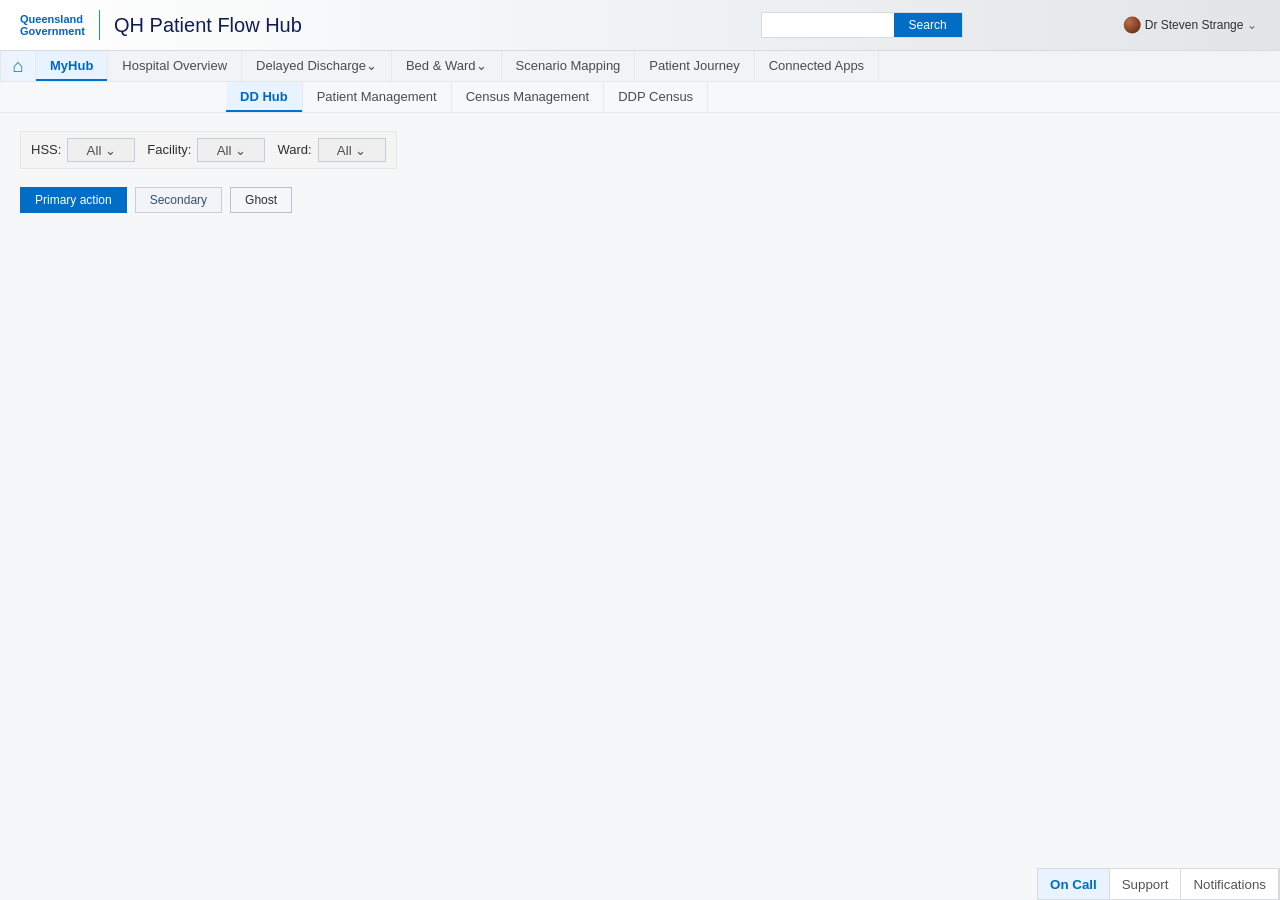
==== index.html @ f87ef7dd "Match design system styling to provided references" ====
<!DOCTYPE html>
<html lang="en" data-theme="light">
<head>
  <meta charset="UTF-8" />
  <meta name="viewport" content="width=device-width, initial-scale=1.0" />
  <title>QHPFH Design System</title>
  <link rel="stylesheet" href="styles.css" />
</head>
<body>
  <div class="page">
    <header class="masthead">
      <div class="masthead__inner">
        <div class="brand">
          <div class="qg-mark">Queensland<br>Government</div>
          <div class="brand-sep"></div>
          <h1>QH Patient Flow Hub</h1>
        </div>
        <div class="header-tools">
          <label class="search" aria-label="Search">
            <input type="text" placeholder="" />
            <button class="btn btn--primary btn--search">Search</button>
          </label>
          <button class="profile" id="toasterToggle" aria-expanded="false" aria-controls="toasterMenu">
            <span class="avatar"></span>
            <span>Dr Steven Strange</span>
            <span class="chevron">⌄</span>
          </button>
        </div>
      </div>
    </header>

    <nav class="primary-nav" aria-label="Primary">
      <button class="home">⌂</button>
      <a href="#" class="is-selected">MyHub</a>
      <a href="#">Hospital Overview</a>
      <a href="#">Delayed Discharge <span>⌄</span></a>
      <a href="#">Bed &amp; Ward <span>⌄</span></a>
      <a href="#">Scenario Mapping</a>
      <a href="#">Patient Journey</a>
      <a href="#">Connected Apps</a>
    </nav>

    <nav class="secondary-nav" aria-label="Secondary">
      <a href="#" class="is-selected">DD Hub</a>
      <a href="#">Patient Management</a>
      <a href="#">Census Management</a>
      <a href="#">DDP Census</a>
    </nav>

    <main class="main-content">
      <div class="filter-bar" role="group" aria-label="Filters">
        <label>HSS:
          <button class="filter-dd">All <span>⌄</span></button>
        </label>
        <label>Facility:
          <button class="filter-dd">All <span>⌄</span></button>
        </label>
        <label>Ward:
          <button class="filter-dd">All <span>⌄</span></button>
        </label>
      </div>

      <section class="button-row" aria-label="Buttons">
        <button class="btn btn--primary">Primary action</button>
        <button class="btn btn--secondary">Secondary</button>
        <button class="btn btn--ghost">Ghost</button>
      </section>
    </main>

    <menu class="toaster" id="toasterMenu" hidden>
      <button class="is-selected">On Call</button>
      <button>Support</button>
      <button>Notifications</button>
    </menu>
  </div>

  <script src="script.js"></script>
</body>
</html>
---- styles.css ----
:root {
  --font-sans: "Segoe UI", Arial, sans-serif;
  --bg: #f6f7f8;
  --panel: #ffffff;
  --ink: #2f2f2f;
  --ink-strong: #101d57;
  --border: #d7dade;
  --line: #e6e8ec;
  --blue: #0072ce;
  --blue-dark: #0f1a3a;
  --nav-dark: #1b2436;
  --nav-mid: #243349;
  --nav-item: #20293b;
}
[data-theme="dark"] {
  --bg: #131d32;
  --panel: #1e2a3c;
  --ink: #d5d8df;
  --ink-strong: #e7e9ee;
  --border: #31435e;
  --line: #2a3950;
  --blue: #2d9cf0;
  --blue-dark: #18243d;
  --nav-dark: #181f2f;
  --nav-mid: #23344f;
  --nav-item: #1e2738;
}
*{box-sizing:border-box}
body{margin:0;font:13px/1.3 var(--font-sans);background:var(--bg);color:var(--ink)}
.page{max-width:1460px;margin:0 auto;min-height:100vh;position:relative}
.masthead{background:linear-gradient(90deg,var(--panel),#e2e5e8);border-bottom:1px solid var(--border)}
[data-theme="dark"] .masthead{background:linear-gradient(90deg,#1f2c44,#2d3f5f)}
.masthead__inner{height:50px;display:flex;align-items:center;justify-content:space-between;padding:0 20px}
.brand{display:flex;align-items:center;gap:14px}
.qg-mark{font-weight:700;font-size:11px;line-height:1.1;color:#0064c8}
[data-theme="dark"] .qg-mark{color:#c5d0df}
.brand-sep{width:1px;height:30px;background:#2a82dd}
[data-theme="dark"] .brand-sep{background:#374a67}
h1{margin:0;color:var(--ink-strong);font-weight:500;font-size:40px;transform:scale(.5);transform-origin:left center;white-space:nowrap}
.header-tools{display:flex;align-items:center;gap:18px}
.search{display:flex;border:1px solid var(--border);height:26px;background:#fff}
[data-theme="dark"] .search{background:#0f1e3f;border-color:#233a67}
.search input{width:132px;border:0;padding:0 8px;background:transparent;color:var(--ink)}
.search input:focus{outline:none}
.btn{height:26px;padding:0 14px;border:1px solid transparent;font-size:12px;cursor:pointer}
.btn--primary{background:#006ec6;color:#fff}
.btn--secondary{background:#f2f4f7;border-color:#cad0d9;color:#355070}
.btn--ghost{background:transparent;border-color:#b7c0cf;color:var(--ink)}
.btn--search{height:24px;margin:0}
.profile{display:flex;align-items:center;gap:8px;border:0;background:transparent;color:var(--ink);cursor:pointer;font-size:24px;transform:scale(.5);transform-origin:right center}
.avatar{width:34px;height:34px;border-radius:50%;background:radial-gradient(circle at 30% 30%,#b86f44,#5b1f10)}
.chevron{opacity:.7}
.primary-nav,.secondary-nav{display:flex;align-items:center;height:31px;border-bottom:1px solid var(--line)}
.primary-nav{background:#f2f3f5}
.secondary-nav{background:#f7f8f9;padding-left:226px}
[data-theme="dark"] .primary-nav{background:var(--nav-dark);border-color:#2a364b}
[data-theme="dark"] .secondary-nav{background:var(--nav-mid);border-color:#2d3c53}
.primary-nav a,.secondary-nav a,.home{height:100%;display:flex;align-items:center;padding:0 14px;border-right:1px solid var(--line);text-decoration:none;color:#4b4b4b;background:transparent}
[data-theme="dark"] .primary-nav a,[data-theme="dark"] .secondary-nav a,[data-theme="dark"] .home{color:#d2d7df;border-color:#2b3549}
.home{width:36px;justify-content:center;padding:0;color:var(--blue);font-size:18px;border-left:1px solid var(--line);border-top:0;border-bottom:0;background:#ebf4ff}
.primary-nav a.is-selected,.secondary-nav a.is-selected{background:#e8f3ff;color:#0066c6;box-shadow:inset 0 -2px 0 #0072ce;font-weight:600}
[data-theme="dark"] .primary-nav a.is-selected,[data-theme="dark"] .secondary-nav a.is-selected{background:#2b5d94;color:#4ab0f7}
.primary-nav a:hover,.secondary-nav a:hover{background:#eceef0}
[data-theme="dark"] .primary-nav a:hover,[data-theme="dark"] .secondary-nav a:hover{background:#243147}
.main-content{padding:18px 20px}
.filter-bar{display:inline-flex;gap:12px;align-items:center;background:#f4f4f4;border:1px solid #e6e6e6;padding:6px 10px}
[data-theme="dark"] .filter-bar{background:#23344f;border-color:#314968}
.filter-bar label{display:flex;align-items:center;gap:6px}
.filter-dd{height:24px;min-width:68px;padding:0 10px;border:1px solid #c7ced8;background:#efefef;color:#4e4e4e}
[data-theme="dark"] .filter-dd{background:#1c2f4d;border-color:#4d6688;color:#e3e7ee}
.button-row{margin-top:18px;display:flex;gap:8px}
.toaster{position:absolute;right:0;bottom:0;display:flex;margin:0;padding:0;list-style:none;border:1px solid var(--border);background:#fff}
[data-theme="dark"] .toaster{background:#1c2a40;border-color:#30445f}
.toaster button{height:30px;padding:0 12px;border:0;border-right:1px solid var(--border);background:transparent;color:#535353;cursor:pointer}
[data-theme="dark"] .toaster button{color:#d2d8e2;border-color:#30445f}
.toaster button.is-selected{background:#e8f3ff;color:#0069c9;font-weight:600}
[data-theme="dark"] .toaster button.is-selected{background:#2a5f98;color:#39a9f6}
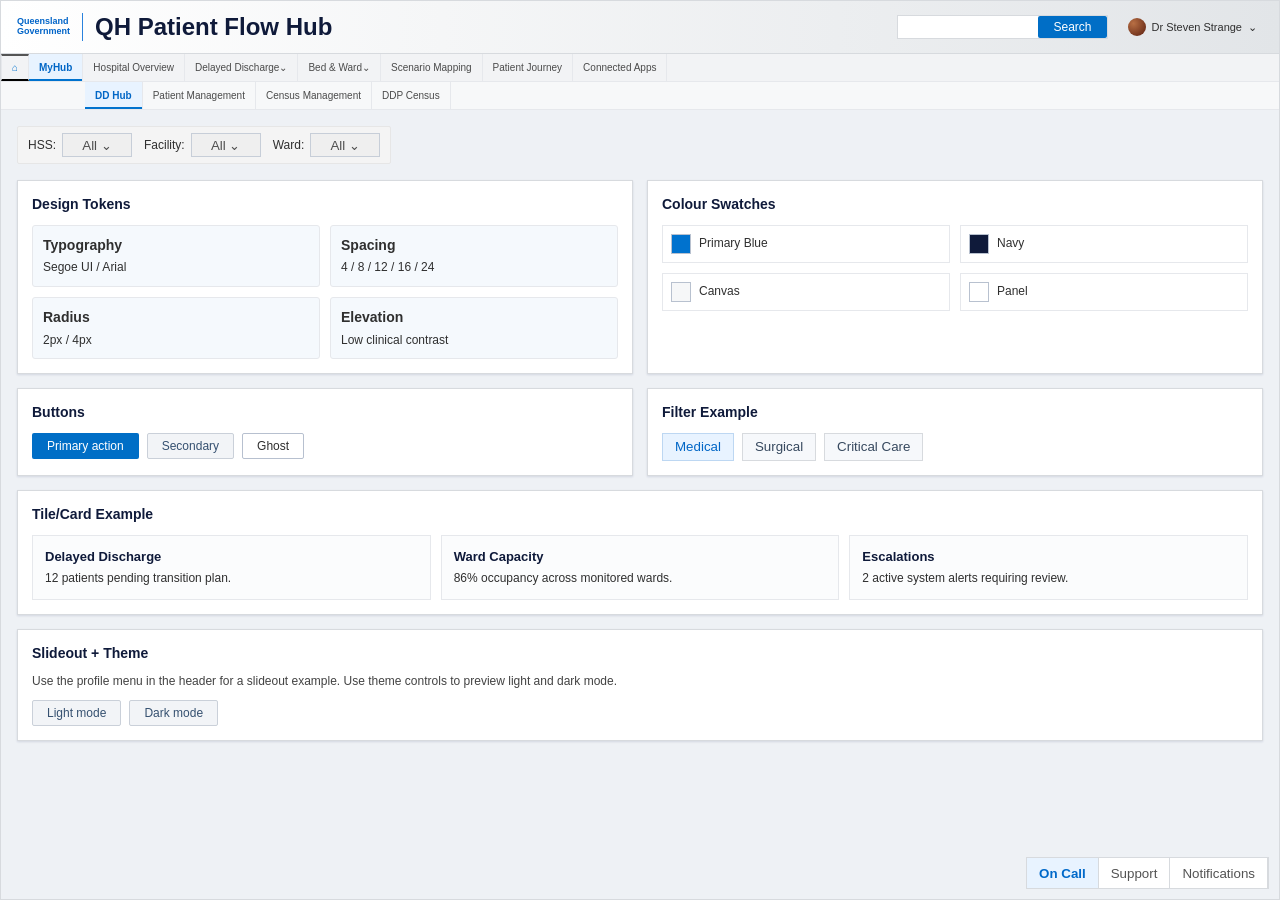
==== commit 70ef39e0: "Fix QHPFH design system styling and layout showcase" ====
--- a/index.html
+++ b/index.html
@@ -17,7 +17,7 @@
         </div>
         <div class="header-tools">
           <label class="search" aria-label="Search">
-            <input type="text" placeholder="" />
+            <input type="text" aria-label="Search input" />
             <button class="btn btn--primary btn--search">Search</button>
           </label>
           <button class="profile" id="toasterToggle" aria-expanded="false" aria-controls="toasterMenu">
@@ -30,7 +30,7 @@
     </header>
 
     <nav class="primary-nav" aria-label="Primary">
-      <button class="home">⌂</button>
+      <button class="home" aria-label="Home">⌂</button>
       <a href="#" class="is-selected">MyHub</a>
       <a href="#">Hospital Overview</a>
       <a href="#">Delayed Discharge <span>⌄</span></a>
@@ -48,7 +48,7 @@
     </nav>
 
     <main class="main-content">
-      <div class="filter-bar" role="group" aria-label="Filters">
+      <section class="filter-bar" aria-label="Filters">
         <label>HSS:
           <button class="filter-dd">All <span>⌄</span></button>
         </label>
@@ -58,12 +58,64 @@
         <label>Ward:
           <button class="filter-dd">All <span>⌄</span></button>
         </label>
-      </div>
+      </section>
 
-      <section class="button-row" aria-label="Buttons">
-        <button class="btn btn--primary">Primary action</button>
-        <button class="btn btn--secondary">Secondary</button>
-        <button class="btn btn--ghost">Ghost</button>
+      <section class="showcase-grid">
+        <article class="panel">
+          <h2>Design Tokens</h2>
+          <div class="token-cards">
+            <div class="token-card"><strong>Typography</strong><span>Segoe UI / Arial</span></div>
+            <div class="token-card"><strong>Spacing</strong><span>4 / 8 / 12 / 16 / 24</span></div>
+            <div class="token-card"><strong>Radius</strong><span>2px / 4px</span></div>
+            <div class="token-card"><strong>Elevation</strong><span>Low clinical contrast</span></div>
+          </div>
+        </article>
+
+        <article class="panel">
+          <h2>Colour Swatches</h2>
+          <div class="swatches">
+            <div class="swatch"><i style="background:#0072ce"></i><span>Primary Blue</span></div>
+            <div class="swatch"><i style="background:#0f1a3a"></i><span>Navy</span></div>
+            <div class="swatch"><i style="background:#f6f7f8"></i><span>Canvas</span></div>
+            <div class="swatch"><i style="background:#ffffff"></i><span>Panel</span></div>
+          </div>
+        </article>
+
+        <article class="panel">
+          <h2>Buttons</h2>
+          <div class="button-row">
+            <button class="btn btn--primary">Primary action</button>
+            <button class="btn btn--secondary">Secondary</button>
+            <button class="btn btn--ghost">Ghost</button>
+          </div>
+        </article>
+
+        <article class="panel">
+          <h2>Filter Example</h2>
+          <div class="filter-inline">
+            <button class="filter-chip is-active">Medical</button>
+            <button class="filter-chip">Surgical</button>
+            <button class="filter-chip">Critical Care</button>
+          </div>
+        </article>
+
+        <article class="panel panel--wide">
+          <h2>Tile/Card Example</h2>
+          <div class="tile-grid">
+            <div class="tile"><h3>Delayed Discharge</h3><p>12 patients pending transition plan.</p></div>
+            <div class="tile"><h3>Ward Capacity</h3><p>86% occupancy across monitored wards.</p></div>
+            <div class="tile"><h3>Escalations</h3><p>2 active system alerts requiring review.</p></div>
+          </div>
+        </article>
+
+        <article class="panel panel--wide">
+          <h2>Slideout + Theme</h2>
+          <p class="panel-note">Use the profile menu in the header for a slideout example. Use theme controls to preview light and dark mode.</p>
+          <div class="button-row">
+            <button class="btn btn--secondary" id="lightModeBtn">Light mode</button>
+            <button class="btn btn--secondary" id="darkModeBtn">Dark mode</button>
+          </div>
+        </article>
       </section>
     </main>
 
--- a/styles.css
+++ b/styles.css
@@ -1,16 +1,16 @@
 :root {
   --font-sans: "Segoe UI", Arial, sans-serif;
-  --bg: #f6f7f8;
+  --bg: #eef1f5;
   --panel: #ffffff;
   --ink: #2f2f2f;
-  --ink-strong: #101d57;
+  --ink-strong: #0f1a3a;
   --border: #d7dade;
   --line: #e6e8ec;
   --blue: #0072ce;
   --blue-dark: #0f1a3a;
   --nav-dark: #1b2436;
   --nav-mid: #243349;
-  --nav-item: #20293b;
+  --shadow: 0 1px 2px rgba(16, 29, 87, 0.12);
 }
 [data-theme="dark"] {
   --bg: #131d32;
@@ -23,55 +23,85 @@
   --blue-dark: #18243d;
   --nav-dark: #181f2f;
   --nav-mid: #23344f;
-  --nav-item: #1e2738;
+  --shadow: 0 1px 2px rgba(0, 0, 0, 0.45);
 }
-*{box-sizing:border-box}
-body{margin:0;font:13px/1.3 var(--font-sans);background:var(--bg);color:var(--ink)}
-.page{max-width:1460px;margin:0 auto;min-height:100vh;position:relative}
-.masthead{background:linear-gradient(90deg,var(--panel),#e2e5e8);border-bottom:1px solid var(--border)}
-[data-theme="dark"] .masthead{background:linear-gradient(90deg,#1f2c44,#2d3f5f)}
-.masthead__inner{height:50px;display:flex;align-items:center;justify-content:space-between;padding:0 20px}
-.brand{display:flex;align-items:center;gap:14px}
-.qg-mark{font-weight:700;font-size:11px;line-height:1.1;color:#0064c8}
-[data-theme="dark"] .qg-mark{color:#c5d0df}
-.brand-sep{width:1px;height:30px;background:#2a82dd}
-[data-theme="dark"] .brand-sep{background:#374a67}
-h1{margin:0;color:var(--ink-strong);font-weight:500;font-size:40px;transform:scale(.5);transform-origin:left center;white-space:nowrap}
-.header-tools{display:flex;align-items:center;gap:18px}
-.search{display:flex;border:1px solid var(--border);height:26px;background:#fff}
-[data-theme="dark"] .search{background:#0f1e3f;border-color:#233a67}
-.search input{width:132px;border:0;padding:0 8px;background:transparent;color:var(--ink)}
-.search input:focus{outline:none}
-.btn{height:26px;padding:0 14px;border:1px solid transparent;font-size:12px;cursor:pointer}
-.btn--primary{background:#006ec6;color:#fff}
-.btn--secondary{background:#f2f4f7;border-color:#cad0d9;color:#355070}
-.btn--ghost{background:transparent;border-color:#b7c0cf;color:var(--ink)}
-.btn--search{height:24px;margin:0}
-.profile{display:flex;align-items:center;gap:8px;border:0;background:transparent;color:var(--ink);cursor:pointer;font-size:24px;transform:scale(.5);transform-origin:right center}
-.avatar{width:34px;height:34px;border-radius:50%;background:radial-gradient(circle at 30% 30%,#b86f44,#5b1f10)}
-.chevron{opacity:.7}
-.primary-nav,.secondary-nav{display:flex;align-items:center;height:31px;border-bottom:1px solid var(--line)}
-.primary-nav{background:#f2f3f5}
-.secondary-nav{background:#f7f8f9;padding-left:226px}
-[data-theme="dark"] .primary-nav{background:var(--nav-dark);border-color:#2a364b}
-[data-theme="dark"] .secondary-nav{background:var(--nav-mid);border-color:#2d3c53}
-.primary-nav a,.secondary-nav a,.home{height:100%;display:flex;align-items:center;padding:0 14px;border-right:1px solid var(--line);text-decoration:none;color:#4b4b4b;background:transparent}
-[data-theme="dark"] .primary-nav a,[data-theme="dark"] .secondary-nav a,[data-theme="dark"] .home{color:#d2d7df;border-color:#2b3549}
-.home{width:36px;justify-content:center;padding:0;color:var(--blue);font-size:18px;border-left:1px solid var(--line);border-top:0;border-bottom:0;background:#ebf4ff}
-.primary-nav a.is-selected,.secondary-nav a.is-selected{background:#e8f3ff;color:#0066c6;box-shadow:inset 0 -2px 0 #0072ce;font-weight:600}
-[data-theme="dark"] .primary-nav a.is-selected,[data-theme="dark"] .secondary-nav a.is-selected{background:#2b5d94;color:#4ab0f7}
-.primary-nav a:hover,.secondary-nav a:hover{background:#eceef0}
-[data-theme="dark"] .primary-nav a:hover,[data-theme="dark"] .secondary-nav a:hover{background:#243147}
-.main-content{padding:18px 20px}
-.filter-bar{display:inline-flex;gap:12px;align-items:center;background:#f4f4f4;border:1px solid #e6e6e6;padding:6px 10px}
-[data-theme="dark"] .filter-bar{background:#23344f;border-color:#314968}
-.filter-bar label{display:flex;align-items:center;gap:6px}
-.filter-dd{height:24px;min-width:68px;padding:0 10px;border:1px solid #c7ced8;background:#efefef;color:#4e4e4e}
-[data-theme="dark"] .filter-dd{background:#1c2f4d;border-color:#4d6688;color:#e3e7ee}
-.button-row{margin-top:18px;display:flex;gap:8px}
-.toaster{position:absolute;right:0;bottom:0;display:flex;margin:0;padding:0;list-style:none;border:1px solid var(--border);background:#fff}
-[data-theme="dark"] .toaster{background:#1c2a40;border-color:#30445f}
-.toaster button{height:30px;padding:0 12px;border:0;border-right:1px solid var(--border);background:transparent;color:#535353;cursor:pointer}
-[data-theme="dark"] .toaster button{color:#d2d8e2;border-color:#30445f}
-.toaster button.is-selected{background:#e8f3ff;color:#0069c9;font-weight:600}
-[data-theme="dark"] .toaster button.is-selected{background:#2a5f98;color:#39a9f6}
+
+* { box-sizing: border-box; }
+body { margin: 0; font: 14px/1.4 var(--font-sans); background: var(--bg); color: var(--ink); }
+.page { max-width: 1440px; margin: 0 auto; min-height: 100vh; position: relative; border: 1px solid var(--border); background: var(--bg); }
+
+.masthead { background: linear-gradient(90deg, var(--panel), #e2e5e8); border-bottom: 1px solid var(--border); }
+[data-theme="dark"] .masthead { background: linear-gradient(90deg, #1f2c44, #2d3f5f); }
+.masthead__inner { height: 52px; display: flex; align-items: center; justify-content: space-between; padding: 0 16px; }
+.brand { display: flex; align-items: center; gap: 12px; }
+.qg-mark { font-weight: 700; font-size: 9px; line-height: 1.1; color: #0064c8; }
+[data-theme="dark"] .qg-mark { color: #c5d0df; }
+.brand-sep { width: 1px; height: 28px; background: #2a82dd; }
+h1 { margin: 0; color: var(--ink-strong); font-weight: 600; font-size: 24px; white-space: nowrap; }
+
+.header-tools { display: flex; align-items: center; gap: 14px; }
+.search { display: flex; border: 1px solid var(--border); height: 24px; background: #fff; }
+[data-theme="dark"] .search { background: #0f1e3f; border-color: #233a67; }
+.search input { width: 140px; border: 0; padding: 0 8px; background: transparent; color: var(--ink); }
+.search input:focus { outline: none; }
+
+.btn { height: 26px; padding: 0 14px; border: 1px solid transparent; font-size: 12px; cursor: pointer; border-radius: 2px; }
+.btn--primary { background: #006ec6; color: #fff; }
+.btn--secondary { background: #f2f4f7; border-color: #cad0d9; color: #355070; }
+.btn--ghost { background: transparent; border-color: #b7c0cf; color: var(--ink); }
+.btn--search { height: 22px; margin: 0; }
+
+.profile { display: flex; align-items: center; gap: 6px; border: 0; background: transparent; color: var(--ink); cursor: pointer; font-size: 11px; }
+.avatar { width: 18px; height: 18px; border-radius: 50%; background: radial-gradient(circle at 30% 30%, #b86f44, #5b1f10); }
+
+.primary-nav,.secondary-nav { display: flex; align-items: center; height: 28px; border-bottom: 1px solid var(--line); overflow-x: auto; }
+.primary-nav { background: #f2f3f5; }
+.secondary-nav { background: #f7f8f9; padding-left: 84px; }
+[data-theme="dark"] .primary-nav { background: var(--nav-dark); border-color: #2a364b; }
+[data-theme="dark"] .secondary-nav { background: var(--nav-mid); border-color: #2d3c53; }
+.primary-nav a, .secondary-nav a, .home {
+  height: 100%; display: flex; align-items: center; padding: 0 10px; border-right: 1px solid var(--line);
+  text-decoration: none; color: #4b4b4b; background: transparent; white-space: nowrap; font-size: 10px;
+}
+.home { width: 28px; justify-content: center; padding: 0; color: var(--blue); border-left: 1px solid var(--line); }
+[data-theme="dark"] .primary-nav a,[data-theme="dark"] .secondary-nav a,[data-theme="dark"] .home { color: #d2d7df; border-color: #2b3549; }
+.primary-nav a.is-selected,.secondary-nav a.is-selected { background: #e8f3ff; color: #0066c6; box-shadow: inset 0 -2px 0 #0072ce; font-weight: 600; }
+[data-theme="dark"] .primary-nav a.is-selected,[data-theme="dark"] .secondary-nav a.is-selected { background: #2b5d94; color: #d4ebff; }
+
+.main-content { padding: 16px; }
+.filter-bar { display: inline-flex; gap: 12px; align-items: center; background: #f4f4f4; border: 1px solid #e6e6e6; padding: 6px 10px; border-radius: 2px; }
+[data-theme="dark"] .filter-bar { background: #23344f; border-color: #314968; }
+.filter-bar label { display: flex; align-items: center; gap: 6px; font-size: 12px; }
+.filter-dd { height: 24px; min-width: 70px; padding: 0 10px; border: 1px solid #c7ced8; background: #efefef; color: #4e4e4e; }
+
+.showcase-grid { margin-top: 16px; display: grid; grid-template-columns: repeat(2, minmax(0, 1fr)); gap: 14px; }
+.panel { background: var(--panel); border: 1px solid var(--border); padding: 14px; box-shadow: var(--shadow); }
+.panel--wide { grid-column: 1 / -1; }
+.panel h2 { margin: 0 0 10px; font-size: 14px; color: var(--ink-strong); }
+.panel-note { margin: 0 0 10px; font-size: 12px; opacity: 0.9; }
+
+.token-cards { display: grid; grid-template-columns: repeat(2, minmax(0, 1fr)); gap: 10px; }
+.token-card { border: 1px solid var(--line); padding: 10px; border-radius: 3px; background: rgba(0, 114, 206, 0.04); }
+.token-card span { display: block; margin-top: 4px; font-size: 12px; }
+
+.swatches { display: grid; grid-template-columns: repeat(2, minmax(0, 1fr)); gap: 10px; }
+.swatch { display: flex; align-items: center; gap: 8px; border: 1px solid var(--line); padding: 8px; font-size: 12px; }
+.swatch i { width: 20px; height: 20px; display: inline-block; border: 1px solid #b8c1cf; }
+
+.button-row { display: flex; gap: 8px; flex-wrap: wrap; }
+.filter-inline { display: flex; gap: 8px; flex-wrap: wrap; }
+.filter-chip { height: 28px; border: 1px solid var(--border); background: #f6f8fb; color: #36485e; padding: 0 12px; }
+.filter-chip.is-active { background: #e8f3ff; color: #0066c6; border-color: #bdd7f2; }
+
+.tile-grid { display: grid; grid-template-columns: repeat(3, minmax(0, 1fr)); gap: 10px; }
+.tile { border: 1px solid var(--line); background: #fbfcfd; padding: 12px; }
+.tile h3 { margin: 0 0 4px; font-size: 13px; color: var(--ink-strong); }
+.tile p { margin: 0; font-size: 12px; }
+
+.toaster { position: absolute; right: 10px; bottom: 10px; display: flex; margin: 0; padding: 0; list-style: none; border: 1px solid var(--border); background: #fff; z-index: 20; }
+.toaster button { height: 30px; padding: 0 12px; border: 0; border-right: 1px solid var(--border); background: transparent; color: #535353; cursor: pointer; }
+.toaster button.is-selected { background: #e8f3ff; color: #0069c9; font-weight: 600; }
+
+@media (max-width: 980px) {
+  .showcase-grid, .tile-grid, .token-cards, .swatches { grid-template-columns: 1fr; }
+}
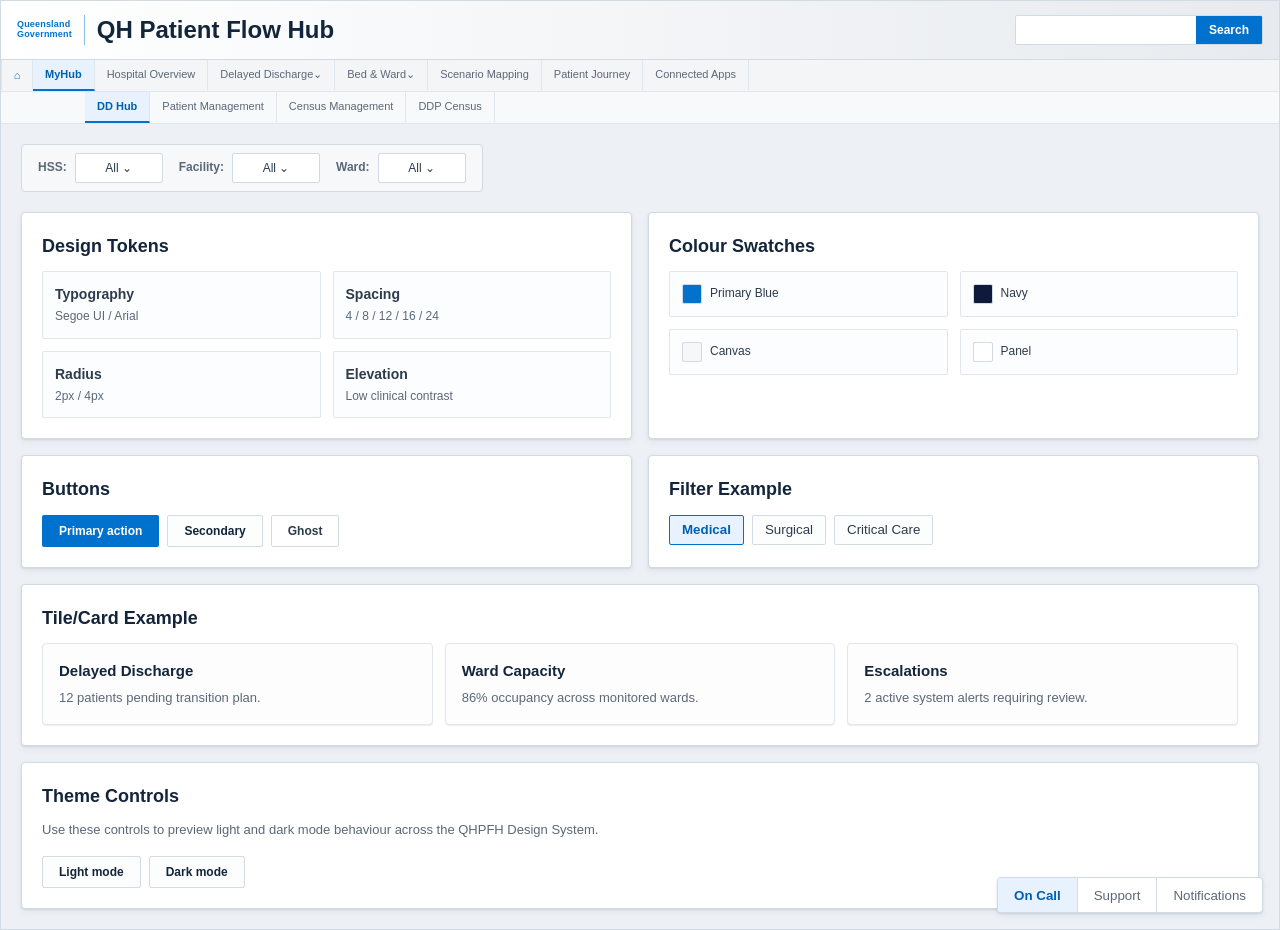
==== commit ea874a04: "Refine QHPFH UI styling and fix interactive states" ====
--- a/index.html
+++ b/index.html
@@ -20,11 +20,6 @@
             <input type="text" aria-label="Search input" />
             <button class="btn btn--primary btn--search">Search</button>
           </label>
-          <button class="profile" id="toasterToggle" aria-expanded="false" aria-controls="toasterMenu">
-            <span class="avatar"></span>
-            <span>Dr Steven Strange</span>
-            <span class="chevron">⌄</span>
-          </button>
         </div>
       </div>
     </header>
@@ -109,8 +104,8 @@
         </article>
 
         <article class="panel panel--wide">
-          <h2>Slideout + Theme</h2>
-          <p class="panel-note">Use the profile menu in the header for a slideout example. Use theme controls to preview light and dark mode.</p>
+          <h2>Theme Controls</h2>
+          <p class="panel-note">Use these controls to preview light and dark mode behaviour across the QHPFH Design System.</p>
           <div class="button-row">
             <button class="btn btn--secondary" id="lightModeBtn">Light mode</button>
             <button class="btn btn--secondary" id="darkModeBtn">Dark mode</button>
@@ -119,7 +114,7 @@
       </section>
     </main>
 
-    <menu class="toaster" id="toasterMenu" hidden>
+    <menu class="toaster" id="toasterMenu">
       <button class="is-selected">On Call</button>
       <button>Support</button>
       <button>Notifications</button>
--- a/styles.css
+++ b/styles.css
@@ -1,107 +1,136 @@
 :root {
   --font-sans: "Segoe UI", Arial, sans-serif;
-  --bg: #eef1f5;
+  --space-1: 4px;
+  --space-2: 8px;
+  --space-3: 12px;
+  --space-4: 16px;
+  --space-5: 20px;
+  --space-6: 24px;
+  --radius-sm: 2px;
+  --radius-md: 4px;
+
+  --bg: #edf1f6;
   --panel: #ffffff;
-  --ink: #2f2f2f;
-  --ink-strong: #0f1a3a;
-  --border: #d7dade;
-  --line: #e6e8ec;
+  --ink: #2d3b4b;
+  --ink-strong: #13253b;
+  --ink-muted: #5b6878;
+  --border: #d2dae4;
+  --line: #e0e6ee;
   --blue: #0072ce;
-  --blue-dark: #0f1a3a;
-  --nav-dark: #1b2436;
-  --nav-mid: #243349;
-  --shadow: 0 1px 2px rgba(16, 29, 87, 0.12);
+  --blue-strong: #005fae;
+
+  --masthead-start: #ffffff;
+  --masthead-end: #e7ebef;
+  --primary-nav: #f3f5f7;
+  --secondary-nav: #f7f9fb;
+  --filter-bg: #f6f8fa;
+  --toaster-bg: #ffffff;
+
+  --selected-bg: #e8f2ff;
+  --selected-border: #0072ce;
+  --hover-bg: #edf4fd;
+  --card-shadow: 0 1px 2px rgba(15, 31, 67, 0.1), 0 3px 8px rgba(15, 31, 67, 0.05);
 }
+
 [data-theme="dark"] {
-  --bg: #131d32;
-  --panel: #1e2a3c;
-  --ink: #d5d8df;
-  --ink-strong: #e7e9ee;
-  --border: #31435e;
-  --line: #2a3950;
-  --blue: #2d9cf0;
-  --blue-dark: #18243d;
-  --nav-dark: #181f2f;
-  --nav-mid: #23344f;
-  --shadow: 0 1px 2px rgba(0, 0, 0, 0.45);
+  --bg: #101a2d;
+  --panel: #1a273d;
+  --ink: #d9e1ed;
+  --ink-strong: #f4f7fb;
+  --ink-muted: #b7c3d4;
+  --border: #344763;
+  --line: #2c3c56;
+  --blue: #42a1f0;
+  --blue-strong: #6ebaf7;
+
+  --masthead-start: #1a273d;
+  --masthead-end: #2a3e5f;
+  --primary-nav: #162136;
+  --secondary-nav: #203049;
+  --filter-bg: #1f2f47;
+  --toaster-bg: #1a273d;
+
+  --selected-bg: rgba(66, 161, 240, 0.22);
+  --selected-border: #58abf4;
+  --hover-bg: rgba(66, 161, 240, 0.14);
+  --card-shadow: 0 1px 2px rgba(0, 0, 0, 0.32), 0 6px 14px rgba(0, 0, 0, 0.28);
 }
 
 * { box-sizing: border-box; }
-body { margin: 0; font: 14px/1.4 var(--font-sans); background: var(--bg); color: var(--ink); }
+body { margin: 0; font: 14px/1.45 var(--font-sans); background: var(--bg); color: var(--ink); }
 .page { max-width: 1440px; margin: 0 auto; min-height: 100vh; position: relative; border: 1px solid var(--border); background: var(--bg); }
 
-.masthead { background: linear-gradient(90deg, var(--panel), #e2e5e8); border-bottom: 1px solid var(--border); }
-[data-theme="dark"] .masthead { background: linear-gradient(90deg, #1f2c44, #2d3f5f); }
-.masthead__inner { height: 52px; display: flex; align-items: center; justify-content: space-between; padding: 0 16px; }
-.brand { display: flex; align-items: center; gap: 12px; }
-.qg-mark { font-weight: 700; font-size: 9px; line-height: 1.1; color: #0064c8; }
-[data-theme="dark"] .qg-mark { color: #c5d0df; }
-.brand-sep { width: 1px; height: 28px; background: #2a82dd; }
+.masthead { background: linear-gradient(90deg, var(--masthead-start), var(--masthead-end)); border-bottom: 1px solid var(--border); }
+.masthead__inner { min-height: 58px; display: flex; align-items: center; justify-content: space-between; padding: 0 var(--space-4); }
+.brand { display: flex; align-items: center; gap: var(--space-3); }
+.qg-mark { font-weight: 700; font-size: 9px; line-height: 1.1; color: var(--blue); letter-spacing: 0.02em; }
+.brand-sep { width: 1px; height: 30px; background: var(--blue); opacity: 0.45; }
 h1 { margin: 0; color: var(--ink-strong); font-weight: 600; font-size: 24px; white-space: nowrap; }
 
-.header-tools { display: flex; align-items: center; gap: 14px; }
-.search { display: flex; border: 1px solid var(--border); height: 24px; background: #fff; }
-[data-theme="dark"] .search { background: #0f1e3f; border-color: #233a67; }
-.search input { width: 140px; border: 0; padding: 0 8px; background: transparent; color: var(--ink); }
+.header-tools { display: flex; align-items: center; gap: var(--space-3); }
+.search { display: flex; border: 1px solid var(--border); height: 30px; background: var(--panel); border-radius: var(--radius-sm); overflow: hidden; }
+.search input { width: 180px; border: 0; padding: 0 var(--space-2); background: transparent; color: var(--ink); font: inherit; }
 .search input:focus { outline: none; }
+.search:focus-within { box-shadow: 0 0 0 2px color-mix(in srgb, var(--blue) 28%, transparent); border-color: var(--blue); }
 
-.btn { height: 26px; padding: 0 14px; border: 1px solid transparent; font-size: 12px; cursor: pointer; border-radius: 2px; }
-.btn--primary { background: #006ec6; color: #fff; }
-.btn--secondary { background: #f2f4f7; border-color: #cad0d9; color: #355070; }
-.btn--ghost { background: transparent; border-color: #b7c0cf; color: var(--ink); }
-.btn--search { height: 22px; margin: 0; }
+.btn { height: 32px; padding: 0 var(--space-4); border: 1px solid transparent; font-size: 12px; cursor: pointer; border-radius: var(--radius-sm); font-weight: 600; transition: background-color .15s ease, color .15s ease, border-color .15s ease; }
+.btn--primary { background: var(--blue); color: #fff; }
+.btn--primary:hover { background: var(--blue-strong); }
+.btn--primary:active { background: color-mix(in srgb, var(--blue-strong) 85%, black); }
+.btn--secondary { background: color-mix(in srgb, var(--panel) 90%, var(--line)); border-color: var(--border); color: var(--ink-strong); }
+.btn--secondary:hover { background: var(--hover-bg); border-color: var(--blue); color: var(--blue-strong); }
+.btn--ghost { background: transparent; border-color: var(--border); color: var(--ink); }
+.btn--ghost:hover { background: var(--hover-bg); border-color: var(--blue); color: var(--blue-strong); }
+.btn--search { height: 100%; border-radius: 0; padding-inline: var(--space-3); }
 
-.profile { display: flex; align-items: center; gap: 6px; border: 0; background: transparent; color: var(--ink); cursor: pointer; font-size: 11px; }
-.avatar { width: 18px; height: 18px; border-radius: 50%; background: radial-gradient(circle at 30% 30%, #b86f44, #5b1f10); }
+.primary-nav,.secondary-nav { display: flex; align-items: center; height: 32px; border-bottom: 1px solid var(--line); overflow-x: auto; }
+.primary-nav { background: var(--primary-nav); }
+.secondary-nav { background: var(--secondary-nav); padding-left: 84px; }
+.primary-nav a, .secondary-nav a, .home {
+  height: 100%; display: flex; align-items: center; padding: 0 var(--space-3); border-right: 1px solid var(--line);
+  text-decoration: none; color: var(--ink-muted); background: transparent; white-space: nowrap; font-size: 11px; border-bottom: 2px solid transparent;
+  transition: background-color .15s ease, color .15s ease, border-bottom-color .15s ease;
+}
+.primary-nav a:hover, .secondary-nav a:hover, .home:hover { background: var(--hover-bg); color: var(--ink-strong); border-bottom-color: color-mix(in srgb, var(--blue) 65%, transparent); }
+.home { width: 32px; justify-content: center; padding: 0; color: var(--blue); border-left: 1px solid var(--line); border-top: 0; border-bottom-width: 2px; border-bottom-style: solid; border-bottom-color: transparent; }
+.primary-nav a.is-selected,.secondary-nav a.is-selected { background: var(--selected-bg); color: var(--blue-strong); border-bottom-color: var(--selected-border); font-weight: 600; }
 
-.primary-nav,.secondary-nav { display: flex; align-items: center; height: 28px; border-bottom: 1px solid var(--line); overflow-x: auto; }
-.primary-nav { background: #f2f3f5; }
-.secondary-nav { background: #f7f8f9; padding-left: 84px; }
-[data-theme="dark"] .primary-nav { background: var(--nav-dark); border-color: #2a364b; }
-[data-theme="dark"] .secondary-nav { background: var(--nav-mid); border-color: #2d3c53; }
-.primary-nav a, .secondary-nav a, .home {
-  height: 100%; display: flex; align-items: center; padding: 0 10px; border-right: 1px solid var(--line);
-  text-decoration: none; color: #4b4b4b; background: transparent; white-space: nowrap; font-size: 10px;
-}
-.home { width: 28px; justify-content: center; padding: 0; color: var(--blue); border-left: 1px solid var(--line); }
-[data-theme="dark"] .primary-nav a,[data-theme="dark"] .secondary-nav a,[data-theme="dark"] .home { color: #d2d7df; border-color: #2b3549; }
-.primary-nav a.is-selected,.secondary-nav a.is-selected { background: #e8f3ff; color: #0066c6; box-shadow: inset 0 -2px 0 #0072ce; font-weight: 600; }
-[data-theme="dark"] .primary-nav a.is-selected,[data-theme="dark"] .secondary-nav a.is-selected { background: #2b5d94; color: #d4ebff; }
+.main-content { padding: var(--space-5); }
+.filter-bar { display: inline-flex; gap: var(--space-4); align-items: center; background: var(--filter-bg); border: 1px solid var(--border); padding: var(--space-2) var(--space-4); border-radius: var(--radius-md); }
+.filter-bar label { display: flex; align-items: center; gap: var(--space-2); font-size: 12px; color: var(--ink-muted); font-weight: 600; }
+.filter-dd { height: 30px; min-width: 88px; padding: 0 var(--space-3); border-radius: var(--radius-sm); border: 1px solid var(--border); background: var(--panel); color: var(--ink); font-size: 12px; cursor: pointer; transition: .15s; }
+.filter-dd:hover { border-color: var(--blue); background: var(--hover-bg); }
+.filter-dd:focus-visible { outline: 0; box-shadow: 0 0 0 2px color-mix(in srgb, var(--blue) 28%, transparent); border-color: var(--blue); }
 
-.main-content { padding: 16px; }
-.filter-bar { display: inline-flex; gap: 12px; align-items: center; background: #f4f4f4; border: 1px solid #e6e6e6; padding: 6px 10px; border-radius: 2px; }
-[data-theme="dark"] .filter-bar { background: #23344f; border-color: #314968; }
-.filter-bar label { display: flex; align-items: center; gap: 6px; font-size: 12px; }
-.filter-dd { height: 24px; min-width: 70px; padding: 0 10px; border: 1px solid #c7ced8; background: #efefef; color: #4e4e4e; }
+.showcase-grid { margin-top: var(--space-5); display: grid; grid-template-columns: repeat(2, minmax(0, 1fr)); gap: var(--space-4); }
+.panel { background: var(--panel); border: 1px solid var(--border); padding: var(--space-5); box-shadow: var(--card-shadow); border-radius: var(--radius-md); }
+.panel--wide { grid-column: 1 / -1; }
+.panel h2 { margin: 0 0 var(--space-3); font-size: 18px; color: var(--ink-strong); }
+.panel-note { margin: 0 0 var(--space-4); font-size: 13px; color: var(--ink-muted); }
 
-.showcase-grid { margin-top: 16px; display: grid; grid-template-columns: repeat(2, minmax(0, 1fr)); gap: 14px; }
-.panel { background: var(--panel); border: 1px solid var(--border); padding: 14px; box-shadow: var(--shadow); }
-.panel--wide { grid-column: 1 / -1; }
-.panel h2 { margin: 0 0 10px; font-size: 14px; color: var(--ink-strong); }
-.panel-note { margin: 0 0 10px; font-size: 12px; opacity: 0.9; }
+.token-cards, .swatches { display: grid; grid-template-columns: repeat(2, minmax(0, 1fr)); gap: var(--space-3); }
+.token-card, .swatch { border: 1px solid var(--line); padding: var(--space-3); border-radius: var(--radius-sm); background: color-mix(in srgb, var(--panel) 85%, var(--bg)); }
+.token-card span { display: block; margin-top: var(--space-1); font-size: 12px; color: var(--ink-muted); }
+.swatch { display: flex; align-items: center; gap: var(--space-2); font-size: 12px; }
+.swatch i { width: 20px; height: 20px; display: inline-block; border: 1px solid var(--border); border-radius: var(--radius-sm); }
 
-.token-cards { display: grid; grid-template-columns: repeat(2, minmax(0, 1fr)); gap: 10px; }
-.token-card { border: 1px solid var(--line); padding: 10px; border-radius: 3px; background: rgba(0, 114, 206, 0.04); }
-.token-card span { display: block; margin-top: 4px; font-size: 12px; }
+.button-row, .filter-inline { display: flex; gap: var(--space-2); flex-wrap: wrap; }
+.filter-chip { height: 30px; border: 1px solid var(--border); background: color-mix(in srgb, var(--panel) 90%, var(--line)); color: var(--ink); padding: 0 var(--space-3); border-radius: var(--radius-sm); cursor: pointer; }
+.filter-chip:hover { background: var(--hover-bg); border-color: var(--blue); }
+.filter-chip.is-active { background: var(--selected-bg); color: var(--blue-strong); border-color: var(--selected-border); font-weight: 600; }
 
-.swatches { display: grid; grid-template-columns: repeat(2, minmax(0, 1fr)); gap: 10px; }
-.swatch { display: flex; align-items: center; gap: 8px; border: 1px solid var(--line); padding: 8px; font-size: 12px; }
-.swatch i { width: 20px; height: 20px; display: inline-block; border: 1px solid #b8c1cf; }
+.tile-grid { display: grid; grid-template-columns: repeat(3, minmax(0, 1fr)); gap: var(--space-3); }
+.tile { border: 1px solid var(--line); background: color-mix(in srgb, var(--panel) 88%, var(--bg)); padding: var(--space-4); border-radius: var(--radius-md); box-shadow: 0 1px 1px rgba(15, 31, 67, 0.08); }
+.tile h3 { margin: 0 0 var(--space-2); font-size: 15px; color: var(--ink-strong); }
+.tile p { margin: 0; font-size: 13px; color: var(--ink-muted); }
 
-.button-row { display: flex; gap: 8px; flex-wrap: wrap; }
-.filter-inline { display: flex; gap: 8px; flex-wrap: wrap; }
-.filter-chip { height: 28px; border: 1px solid var(--border); background: #f6f8fb; color: #36485e; padding: 0 12px; }
-.filter-chip.is-active { background: #e8f3ff; color: #0066c6; border-color: #bdd7f2; }
-
-.tile-grid { display: grid; grid-template-columns: repeat(3, minmax(0, 1fr)); gap: 10px; }
-.tile { border: 1px solid var(--line); background: #fbfcfd; padding: 12px; }
-.tile h3 { margin: 0 0 4px; font-size: 13px; color: var(--ink-strong); }
-.tile p { margin: 0; font-size: 12px; }
-
-.toaster { position: absolute; right: 10px; bottom: 10px; display: flex; margin: 0; padding: 0; list-style: none; border: 1px solid var(--border); background: #fff; z-index: 20; }
-.toaster button { height: 30px; padding: 0 12px; border: 0; border-right: 1px solid var(--border); background: transparent; color: #535353; cursor: pointer; }
-.toaster button.is-selected { background: #e8f3ff; color: #0069c9; font-weight: 600; }
+.toaster { position: absolute; right: var(--space-4); bottom: var(--space-4); display: flex; margin: 0; padding: 0; list-style: none; border: 1px solid var(--border); background: var(--toaster-bg); z-index: 20; border-radius: var(--radius-md); overflow: hidden; box-shadow: var(--card-shadow); }
+.toaster button { height: 34px; padding: 0 var(--space-4); border: 0; border-right: 1px solid var(--border); background: transparent; color: var(--ink-muted); cursor: pointer; transition: .15s; }
+.toaster button:last-child { border-right: 0; }
+.toaster button:hover { background: var(--hover-bg); color: var(--ink-strong); }
+.toaster button.is-selected { background: var(--selected-bg); color: var(--blue-strong); font-weight: 600; }
 
 @media (max-width: 980px) {
   .showcase-grid, .tile-grid, .token-cards, .swatches { grid-template-columns: 1fr; }
+  .secondary-nav { padding-left: 0; }
 }
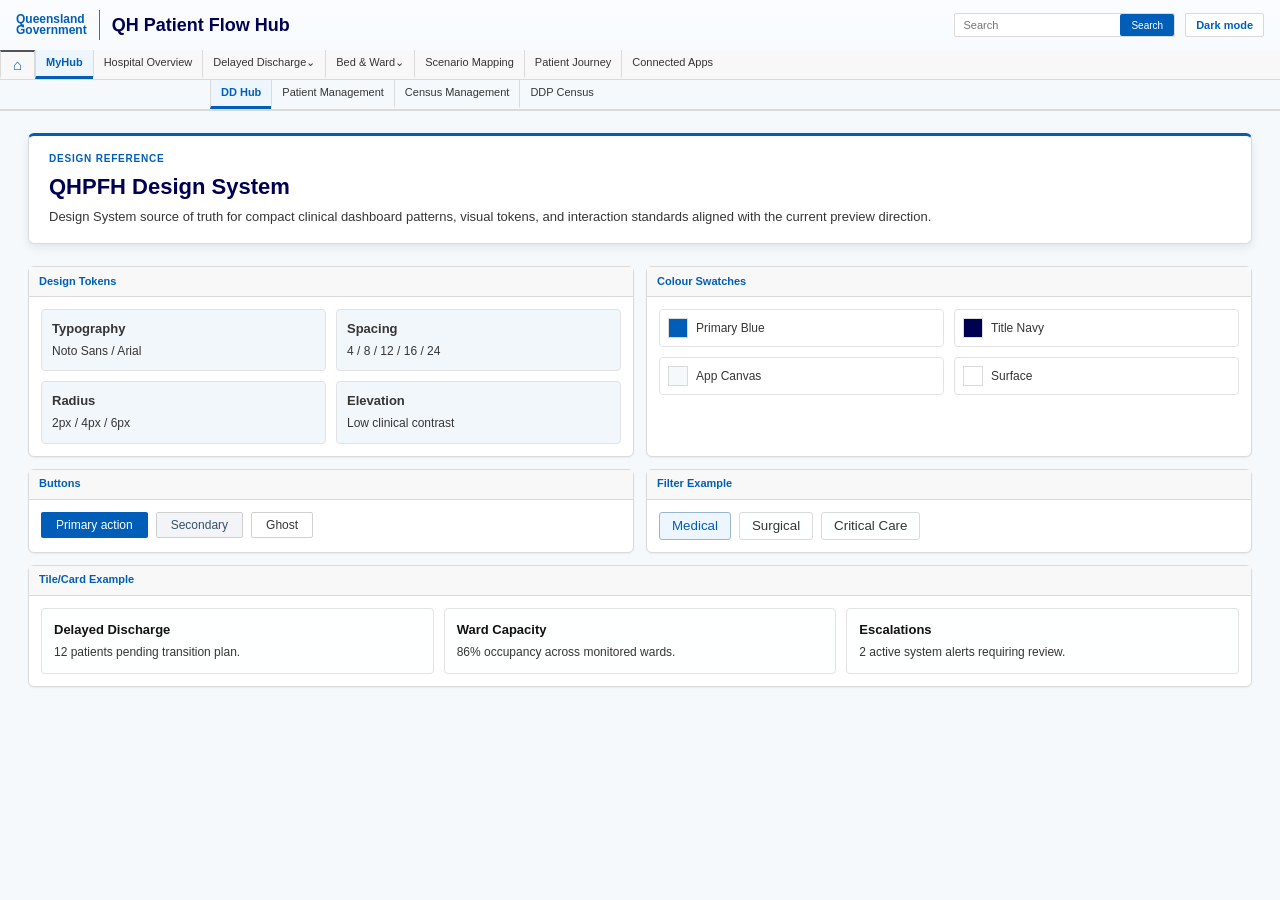
==== commit dc46b008: "Align design system layout and interactions to preview reference" ====
--- a/index.html
+++ b/index.html
@@ -8,117 +8,100 @@
 </head>
 <body>
   <div class="page">
-    <header class="masthead">
-      <div class="masthead__inner">
+    <header class="masthead hub-header">
+      <div class="masthead__inner primary-header">
         <div class="brand">
-          <div class="qg-mark">Queensland<br>Government</div>
+          <div class="qg-lockup" aria-label="Queensland Government">
+            <span>Queensland</span>
+            <span>Government</span>
+          </div>
           <div class="brand-sep"></div>
           <h1>QH Patient Flow Hub</h1>
         </div>
         <div class="header-tools">
           <label class="search" aria-label="Search">
-            <input type="text" aria-label="Search input" />
+            <input type="text" aria-label="Search input" placeholder="Search" />
             <button class="btn btn--primary btn--search">Search</button>
           </label>
+          <button class="theme-toggle" id="themeToggle" type="button" aria-label="Toggle theme">Dark mode</button>
         </div>
       </div>
+
+      <nav class="primary-nav main-nav" aria-label="Primary">
+        <button class="home" aria-label="Home">⌂</button>
+        <a href="#" class="is-selected">MyHub</a>
+        <a href="#">Hospital Overview</a>
+        <a href="#">Delayed Discharge <span>⌄</span></a>
+        <a href="#">Bed &amp; Ward <span>⌄</span></a>
+        <a href="#">Scenario Mapping</a>
+        <a href="#">Patient Journey</a>
+        <a href="#">Connected Apps</a>
+      </nav>
+
+      <nav class="secondary-nav sub-nav" aria-label="Secondary">
+        <a href="#" class="is-selected">DD Hub</a>
+        <a href="#">Patient Management</a>
+        <a href="#">Census Management</a>
+        <a href="#">DDP Census</a>
+      </nav>
     </header>
 
-    <nav class="primary-nav" aria-label="Primary">
-      <button class="home" aria-label="Home">⌂</button>
-      <a href="#" class="is-selected">MyHub</a>
-      <a href="#">Hospital Overview</a>
-      <a href="#">Delayed Discharge <span>⌄</span></a>
-      <a href="#">Bed &amp; Ward <span>⌄</span></a>
-      <a href="#">Scenario Mapping</a>
-      <a href="#">Patient Journey</a>
-      <a href="#">Connected Apps</a>
-    </nav>
-
-    <nav class="secondary-nav" aria-label="Secondary">
-      <a href="#" class="is-selected">DD Hub</a>
-      <a href="#">Patient Management</a>
-      <a href="#">Census Management</a>
-      <a href="#">DDP Census</a>
-    </nav>
-
-    <main class="main-content">
-      <section class="filter-bar" aria-label="Filters">
-        <label>HSS:
-          <button class="filter-dd">All <span>⌄</span></button>
-        </label>
-        <label>Facility:
-          <button class="filter-dd">All <span>⌄</span></button>
-        </label>
-        <label>Ward:
-          <button class="filter-dd">All <span>⌄</span></button>
-        </label>
+    <main class="main-content content">
+      <section class="hero">
+        <p class="eyebrow">Design Reference</p>
+        <h2>QHPFH Design System</h2>
+        <p>Design System source of truth for compact clinical dashboard patterns, visual tokens, and interaction standards aligned with the current preview direction.</p>
       </section>
 
-      <section class="showcase-grid">
-        <article class="panel">
-          <h2>Design Tokens</h2>
-          <div class="token-cards">
-            <div class="token-card"><strong>Typography</strong><span>Segoe UI / Arial</span></div>
+      <section class="showcase-grid grid two">
+        <article class="panel card">
+          <header class="card-header">Design Tokens</header>
+          <div class="card-body token-cards">
+            <div class="token-card"><strong>Typography</strong><span>Noto Sans / Arial</span></div>
             <div class="token-card"><strong>Spacing</strong><span>4 / 8 / 12 / 16 / 24</span></div>
-            <div class="token-card"><strong>Radius</strong><span>2px / 4px</span></div>
+            <div class="token-card"><strong>Radius</strong><span>2px / 4px / 6px</span></div>
             <div class="token-card"><strong>Elevation</strong><span>Low clinical contrast</span></div>
           </div>
         </article>
 
-        <article class="panel">
-          <h2>Colour Swatches</h2>
-          <div class="swatches">
-            <div class="swatch"><i style="background:#0072ce"></i><span>Primary Blue</span></div>
-            <div class="swatch"><i style="background:#0f1a3a"></i><span>Navy</span></div>
-            <div class="swatch"><i style="background:#f6f7f8"></i><span>Canvas</span></div>
-            <div class="swatch"><i style="background:#ffffff"></i><span>Panel</span></div>
+        <article class="panel card">
+          <header class="card-header">Colour Swatches</header>
+          <div class="card-body swatches">
+            <div class="swatch"><i style="background:#005eb8"></i><span>Primary Blue</span></div>
+            <div class="swatch"><i style="background:#000053"></i><span>Title Navy</span></div>
+            <div class="swatch"><i style="background:#f5f9fc"></i><span>App Canvas</span></div>
+            <div class="swatch"><i style="background:#ffffff"></i><span>Surface</span></div>
           </div>
         </article>
 
-        <article class="panel">
-          <h2>Buttons</h2>
-          <div class="button-row">
+        <article class="panel card">
+          <header class="card-header">Buttons</header>
+          <div class="card-body button-row">
             <button class="btn btn--primary">Primary action</button>
             <button class="btn btn--secondary">Secondary</button>
             <button class="btn btn--ghost">Ghost</button>
           </div>
         </article>
 
-        <article class="panel">
-          <h2>Filter Example</h2>
-          <div class="filter-inline">
+        <article class="panel card">
+          <header class="card-header">Filter Example</header>
+          <div class="card-body filter-inline">
             <button class="filter-chip is-active">Medical</button>
             <button class="filter-chip">Surgical</button>
             <button class="filter-chip">Critical Care</button>
           </div>
         </article>
 
-        <article class="panel panel--wide">
-          <h2>Tile/Card Example</h2>
-          <div class="tile-grid">
+        <article class="panel panel--wide card">
+          <header class="card-header">Tile/Card Example</header>
+          <div class="card-body tile-grid">
             <div class="tile"><h3>Delayed Discharge</h3><p>12 patients pending transition plan.</p></div>
             <div class="tile"><h3>Ward Capacity</h3><p>86% occupancy across monitored wards.</p></div>
             <div class="tile"><h3>Escalations</h3><p>2 active system alerts requiring review.</p></div>
           </div>
         </article>
-
-        <article class="panel panel--wide">
-          <h2>Theme Controls</h2>
-          <p class="panel-note">Use these controls to preview light and dark mode behaviour across the QHPFH Design System.</p>
-          <div class="button-row">
-            <button class="btn btn--secondary" id="lightModeBtn">Light mode</button>
-            <button class="btn btn--secondary" id="darkModeBtn">Dark mode</button>
-          </div>
-        </article>
       </section>
     </main>
-
-    <menu class="toaster" id="toasterMenu">
-      <button class="is-selected">On Call</button>
-      <button>Support</button>
-      <button>Notifications</button>
-    </menu>
   </div>
 
   <script src="script.js"></script>
--- a/styles.css
+++ b/styles.css
@@ -1,136 +1,113 @@
 :root {
-  --font-sans: "Segoe UI", Arial, sans-serif;
-  --space-1: 4px;
-  --space-2: 8px;
-  --space-3: 12px;
-  --space-4: 16px;
-  --space-5: 20px;
-  --space-6: 24px;
-  --radius-sm: 2px;
-  --radius-md: 4px;
-
-  --bg: #edf1f6;
+  --font-sans: "Noto Sans", "Segoe UI", Arial, sans-serif;
+  --bg: #f5f9fc;
   --panel: #ffffff;
-  --ink: #2d3b4b;
-  --ink-strong: #13253b;
-  --ink-muted: #5b6878;
-  --border: #d2dae4;
-  --line: #e0e6ee;
-  --blue: #0072ce;
-  --blue-strong: #005fae;
-
-  --masthead-start: #ffffff;
-  --masthead-end: #e7ebef;
-  --primary-nav: #f3f5f7;
-  --secondary-nav: #f7f9fb;
-  --filter-bg: #f6f8fa;
-  --toaster-bg: #ffffff;
-
-  --selected-bg: #e8f2ff;
-  --selected-border: #0072ce;
-  --hover-bg: #edf4fd;
-  --card-shadow: 0 1px 2px rgba(15, 31, 67, 0.1), 0 3px 8px rgba(15, 31, 67, 0.05);
+  --ink: #353535;
+  --ink-strong: #131212;
+  --title-navy: #000053;
+  --border: #dadada;
+  --line: #e2e2e4;
+  --blue: #005eb8;
+  --blue-strong: #015eb8;
+  --bg-menu: #f9f8f9;
+  --bg-submenu: #f5f9fc;
+  --bg-active: #edf6ff;
+  --shadow-soft: 0 1px 2px rgba(0, 0, 0, 0.06);
 }
 
 [data-theme="dark"] {
-  --bg: #101a2d;
-  --panel: #1a273d;
-  --ink: #d9e1ed;
-  --ink-strong: #f4f7fb;
-  --ink-muted: #b7c3d4;
-  --border: #344763;
-  --line: #2c3c56;
-  --blue: #42a1f0;
-  --blue-strong: #6ebaf7;
-
-  --masthead-start: #1a273d;
-  --masthead-end: #2a3e5f;
-  --primary-nav: #162136;
-  --secondary-nav: #203049;
-  --filter-bg: #1f2f47;
-  --toaster-bg: #1a273d;
-
-  --selected-bg: rgba(66, 161, 240, 0.22);
-  --selected-border: #58abf4;
-  --hover-bg: rgba(66, 161, 240, 0.14);
-  --card-shadow: 0 1px 2px rgba(0, 0, 0, 0.32), 0 6px 14px rgba(0, 0, 0, 0.28);
+  --bg: #181d28;
+  --panel: #1a1b24;
+  --ink: #e3e7ea;
+  --ink-strong: #ffffff;
+  --title-navy: #e3e7ea;
+  --border: #334155;
+  --line: #334155;
+  --blue: #48aefa;
+  --blue-strong: #1d4ed8;
+  --bg-menu: #1a1b24;
+  --bg-submenu: #212d3f;
+  --bg-active: #294675;
+  --shadow-soft: 0 1px 2px rgba(0, 0, 0, 0.3);
 }
 
 * { box-sizing: border-box; }
-body { margin: 0; font: 14px/1.45 var(--font-sans); background: var(--bg); color: var(--ink); }
-.page { max-width: 1440px; margin: 0 auto; min-height: 100vh; position: relative; border: 1px solid var(--border); background: var(--bg); }
+body { margin: 0; font: 13px/1.45 var(--font-sans); background: var(--bg); color: var(--ink); }
+.page { max-width: 1440px; margin: 0 auto; min-height: 100vh; background: var(--bg); }
 
-.masthead { background: linear-gradient(90deg, var(--masthead-start), var(--masthead-end)); border-bottom: 1px solid var(--border); }
-.masthead__inner { min-height: 58px; display: flex; align-items: center; justify-content: space-between; padding: 0 var(--space-4); }
-.brand { display: flex; align-items: center; gap: var(--space-3); }
-.qg-mark { font-weight: 700; font-size: 9px; line-height: 1.1; color: var(--blue); letter-spacing: 0.02em; }
-.brand-sep { width: 1px; height: 30px; background: var(--blue); opacity: 0.45; }
-h1 { margin: 0; color: var(--ink-strong); font-weight: 600; font-size: 24px; white-space: nowrap; }
+.hub-header { position: sticky; top: 0; z-index: 100; }
+.masthead { background: linear-gradient(180deg, #fafcff 0%, #f5f9fc 100%); border-bottom: 1px solid var(--border); }
+[data-theme="dark"] .masthead { background: linear-gradient(180deg, #334155 0%, #1e293b 100%); }
+.masthead__inner { height: 50px; display: flex; align-items: center; justify-content: space-between; padding: 0 16px; }
+.brand { display: flex; align-items: center; gap: 12px; }
+.qg-lockup { color: var(--blue); font-weight: 700; font-size: 12px; line-height: 0.95; display: flex; flex-direction: column; }
+.brand-sep { width: 1px; height: 30px; background: var(--blue); opacity: 0.85; }
+h1 { margin: 0; color: var(--title-navy); font-weight: 700; font-size: clamp(18px, 1.3vw, 21px); white-space: nowrap; }
 
-.header-tools { display: flex; align-items: center; gap: var(--space-3); }
-.search { display: flex; border: 1px solid var(--border); height: 30px; background: var(--panel); border-radius: var(--radius-sm); overflow: hidden; }
-.search input { width: 180px; border: 0; padding: 0 var(--space-2); background: transparent; color: var(--ink); font: inherit; }
+.header-tools { display: flex; align-items: center; gap: 10px; }
+.search { display: flex; border: 1px solid var(--border); height: 24px; background: var(--panel); border-radius: 2px; }
+.search input { width: 165px; border: 0; padding: 0 8px; background: transparent; color: var(--ink); font: 11px var(--font-sans); }
 .search input:focus { outline: none; }
-.search:focus-within { box-shadow: 0 0 0 2px color-mix(in srgb, var(--blue) 28%, transparent); border-color: var(--blue); }
 
-.btn { height: 32px; padding: 0 var(--space-4); border: 1px solid transparent; font-size: 12px; cursor: pointer; border-radius: var(--radius-sm); font-weight: 600; transition: background-color .15s ease, color .15s ease, border-color .15s ease; }
-.btn--primary { background: var(--blue); color: #fff; }
-.btn--primary:hover { background: var(--blue-strong); }
-.btn--primary:active { background: color-mix(in srgb, var(--blue-strong) 85%, black); }
-.btn--secondary { background: color-mix(in srgb, var(--panel) 90%, var(--line)); border-color: var(--border); color: var(--ink-strong); }
-.btn--secondary:hover { background: var(--hover-bg); border-color: var(--blue); color: var(--blue-strong); }
-.btn--ghost { background: transparent; border-color: var(--border); color: var(--ink); }
-.btn--ghost:hover { background: var(--hover-bg); border-color: var(--blue); color: var(--blue-strong); }
-.btn--search { height: 100%; border-radius: 0; padding-inline: var(--space-3); }
+.btn { height: 26px; padding: 0 14px; border: 1px solid transparent; font-size: 12px; cursor: pointer; border-radius: 2px; }
+.btn--primary { background: var(--blue-strong); color: #fff; }
+.btn--secondary { background: #f2f4f7; border-color: #d0d0d0; color: #355070; }
+.btn--ghost { background: transparent; border-color: #d0d0d0; color: var(--ink); }
+.btn--search { height: 22px; margin: 0; font-size: 10px; padding: 0 10px; }
+.theme-toggle { height: 24px; border: 1px solid var(--border); background: var(--panel); color: var(--blue); font: 600 11px var(--font-sans); padding: 0 10px; border-radius: 2px; cursor: pointer; }
 
-.primary-nav,.secondary-nav { display: flex; align-items: center; height: 32px; border-bottom: 1px solid var(--line); overflow-x: auto; }
-.primary-nav { background: var(--primary-nav); }
-.secondary-nav { background: var(--secondary-nav); padding-left: 84px; }
+.primary-nav,.secondary-nav { display: flex; align-items: center; height: 30px; border-bottom: 1px solid var(--border); overflow-x: auto; }
+.primary-nav { background: var(--bg-menu); }
+.secondary-nav { background: var(--bg-submenu); padding-left: 210px; }
 .primary-nav a, .secondary-nav a, .home {
-  height: 100%; display: flex; align-items: center; padding: 0 var(--space-3); border-right: 1px solid var(--line);
-  text-decoration: none; color: var(--ink-muted); background: transparent; white-space: nowrap; font-size: 11px; border-bottom: 2px solid transparent;
-  transition: background-color .15s ease, color .15s ease, border-bottom-color .15s ease;
+  height: 100%; display: flex; align-items: center; padding: 0 10px; border-left: 1px solid var(--border);
+  border-bottom: 3px solid transparent;
+  text-decoration: none; color: var(--ink); background: transparent; white-space: nowrap; font-size: clamp(11px, 0.72vw, 14px);
 }
-.primary-nav a:hover, .secondary-nav a:hover, .home:hover { background: var(--hover-bg); color: var(--ink-strong); border-bottom-color: color-mix(in srgb, var(--blue) 65%, transparent); }
-.home { width: 32px; justify-content: center; padding: 0; color: var(--blue); border-left: 1px solid var(--line); border-top: 0; border-bottom-width: 2px; border-bottom-style: solid; border-bottom-color: transparent; }
-.primary-nav a.is-selected,.secondary-nav a.is-selected { background: var(--selected-bg); color: var(--blue-strong); border-bottom-color: var(--selected-border); font-weight: 600; }
+.home { width: 35px; justify-content: center; padding: 0; color: var(--blue); font-size: 15px; border-right: 1px solid var(--border); }
+.primary-nav a:hover,.secondary-nav a:hover,.home:hover { background: var(--bg-active); color: var(--blue); }
+.primary-nav a.is-selected,.secondary-nav a.is-selected { background: var(--bg-active); color: var(--blue); border-bottom-color: var(--blue-strong); font-weight: 600; }
 
-.main-content { padding: var(--space-5); }
-.filter-bar { display: inline-flex; gap: var(--space-4); align-items: center; background: var(--filter-bg); border: 1px solid var(--border); padding: var(--space-2) var(--space-4); border-radius: var(--radius-md); }
-.filter-bar label { display: flex; align-items: center; gap: var(--space-2); font-size: 12px; color: var(--ink-muted); font-weight: 600; }
-.filter-dd { height: 30px; min-width: 88px; padding: 0 var(--space-3); border-radius: var(--radius-sm); border: 1px solid var(--border); background: var(--panel); color: var(--ink); font-size: 12px; cursor: pointer; transition: .15s; }
-.filter-dd:hover { border-color: var(--blue); background: var(--hover-bg); }
-.filter-dd:focus-visible { outline: 0; box-shadow: 0 0 0 2px color-mix(in srgb, var(--blue) 28%, transparent); border-color: var(--blue); }
+.main-content { max-width: 1320px; margin: 0 auto; padding: 22px 28px 60px; }
+.hero {
+  background: var(--panel);
+  border: 1px solid var(--border);
+  border-top: 3px solid var(--blue-strong);
+  border-radius: 6px;
+  box-shadow: 0 4px 10px rgba(0,0,0,.08);
+  padding: 16px 20px;
+  margin-bottom: 22px;
+}
+.eyebrow { font-size: 10px; color: var(--blue); text-transform: uppercase; letter-spacing: .08em; font-weight: 700; margin: 0; }
+.hero h2 { margin: 4px 0 6px; color: var(--title-navy); font-size: 22px; }
+.hero p { margin: 0; }
 
-.showcase-grid { margin-top: var(--space-5); display: grid; grid-template-columns: repeat(2, minmax(0, 1fr)); gap: var(--space-4); }
-.panel { background: var(--panel); border: 1px solid var(--border); padding: var(--space-5); box-shadow: var(--card-shadow); border-radius: var(--radius-md); }
+.showcase-grid { display: grid; grid-template-columns: repeat(2, minmax(0, 1fr)); gap: 12px; }
+.panel { background: var(--panel); border: 1px solid var(--border); border-radius: 6px; box-shadow: var(--shadow-soft); }
 .panel--wide { grid-column: 1 / -1; }
-.panel h2 { margin: 0 0 var(--space-3); font-size: 18px; color: var(--ink-strong); }
-.panel-note { margin: 0 0 var(--space-4); font-size: 13px; color: var(--ink-muted); }
+.card-header { height: 30px; display:flex; align-items:center; padding:0 10px; border-bottom:1px solid var(--border); background: var(--bg-menu); color: var(--blue); font-size:11px; font-weight:700; }
+.card-body { padding: 12px; }
 
-.token-cards, .swatches { display: grid; grid-template-columns: repeat(2, minmax(0, 1fr)); gap: var(--space-3); }
-.token-card, .swatch { border: 1px solid var(--line); padding: var(--space-3); border-radius: var(--radius-sm); background: color-mix(in srgb, var(--panel) 85%, var(--bg)); }
-.token-card span { display: block; margin-top: var(--space-1); font-size: 12px; color: var(--ink-muted); }
-.swatch { display: flex; align-items: center; gap: var(--space-2); font-size: 12px; }
-.swatch i { width: 20px; height: 20px; display: inline-block; border: 1px solid var(--border); border-radius: var(--radius-sm); }
+.token-cards { display: grid; grid-template-columns: repeat(2, minmax(0, 1fr)); gap: 10px; }
+.token-card { border: 1px solid var(--line); padding: 10px; border-radius: 4px; background: color-mix(in srgb, var(--blue) 5%, var(--panel)); }
+.token-card span { display: block; margin-top: 4px; font-size: 12px; }
+.swatches { display: grid; grid-template-columns: repeat(2, minmax(0, 1fr)); gap: 10px; }
+.swatch { display: flex; align-items: center; gap: 8px; border: 1px solid var(--line); padding: 8px; font-size: 12px; border-radius: 4px; }
+.swatch i { width: 20px; height: 20px; display: inline-block; border: 1px solid var(--border); }
 
-.button-row, .filter-inline { display: flex; gap: var(--space-2); flex-wrap: wrap; }
-.filter-chip { height: 30px; border: 1px solid var(--border); background: color-mix(in srgb, var(--panel) 90%, var(--line)); color: var(--ink); padding: 0 var(--space-3); border-radius: var(--radius-sm); cursor: pointer; }
-.filter-chip:hover { background: var(--hover-bg); border-color: var(--blue); }
-.filter-chip.is-active { background: var(--selected-bg); color: var(--blue-strong); border-color: var(--selected-border); font-weight: 600; }
+.button-row,.filter-inline { display: flex; gap: 8px; flex-wrap: wrap; }
+.filter-chip { height: 28px; border: 1px solid var(--border); background: color-mix(in srgb, var(--panel) 92%, var(--bg)); color: var(--ink); padding: 0 12px; border-radius: 3px; cursor: pointer; }
+.filter-chip.is-active { background: var(--bg-active); color: var(--blue); border-color: color-mix(in srgb, var(--blue) 30%, var(--border)); }
 
-.tile-grid { display: grid; grid-template-columns: repeat(3, minmax(0, 1fr)); gap: var(--space-3); }
-.tile { border: 1px solid var(--line); background: color-mix(in srgb, var(--panel) 88%, var(--bg)); padding: var(--space-4); border-radius: var(--radius-md); box-shadow: 0 1px 1px rgba(15, 31, 67, 0.08); }
-.tile h3 { margin: 0 0 var(--space-2); font-size: 15px; color: var(--ink-strong); }
-.tile p { margin: 0; font-size: 13px; color: var(--ink-muted); }
+.tile-grid { display: grid; grid-template-columns: repeat(3, minmax(0, 1fr)); gap: 10px; }
+.tile { border: 1px solid var(--line); background: color-mix(in srgb, var(--panel) 94%, var(--bg)); padding: 12px; border-radius: 4px; }
+.tile h3 { margin: 0 0 4px; font-size: 13px; color: var(--ink-strong); }
+.tile p { margin: 0; font-size: 12px; }
 
-.toaster { position: absolute; right: var(--space-4); bottom: var(--space-4); display: flex; margin: 0; padding: 0; list-style: none; border: 1px solid var(--border); background: var(--toaster-bg); z-index: 20; border-radius: var(--radius-md); overflow: hidden; box-shadow: var(--card-shadow); }
-.toaster button { height: 34px; padding: 0 var(--space-4); border: 0; border-right: 1px solid var(--border); background: transparent; color: var(--ink-muted); cursor: pointer; transition: .15s; }
-.toaster button:last-child { border-right: 0; }
-.toaster button:hover { background: var(--hover-bg); color: var(--ink-strong); }
-.toaster button.is-selected { background: var(--selected-bg); color: var(--blue-strong); font-weight: 600; }
-
+@media (max-width: 1024px) {
+  .secondary-nav { padding-left: 20px; }
+}
 @media (max-width: 980px) {
   .showcase-grid, .tile-grid, .token-cards, .swatches { grid-template-columns: 1fr; }
-  .secondary-nav { padding-left: 0; }
+  .masthead__inner { flex-wrap: wrap; height: auto; padding: 8px 12px; gap: 8px; }
 }
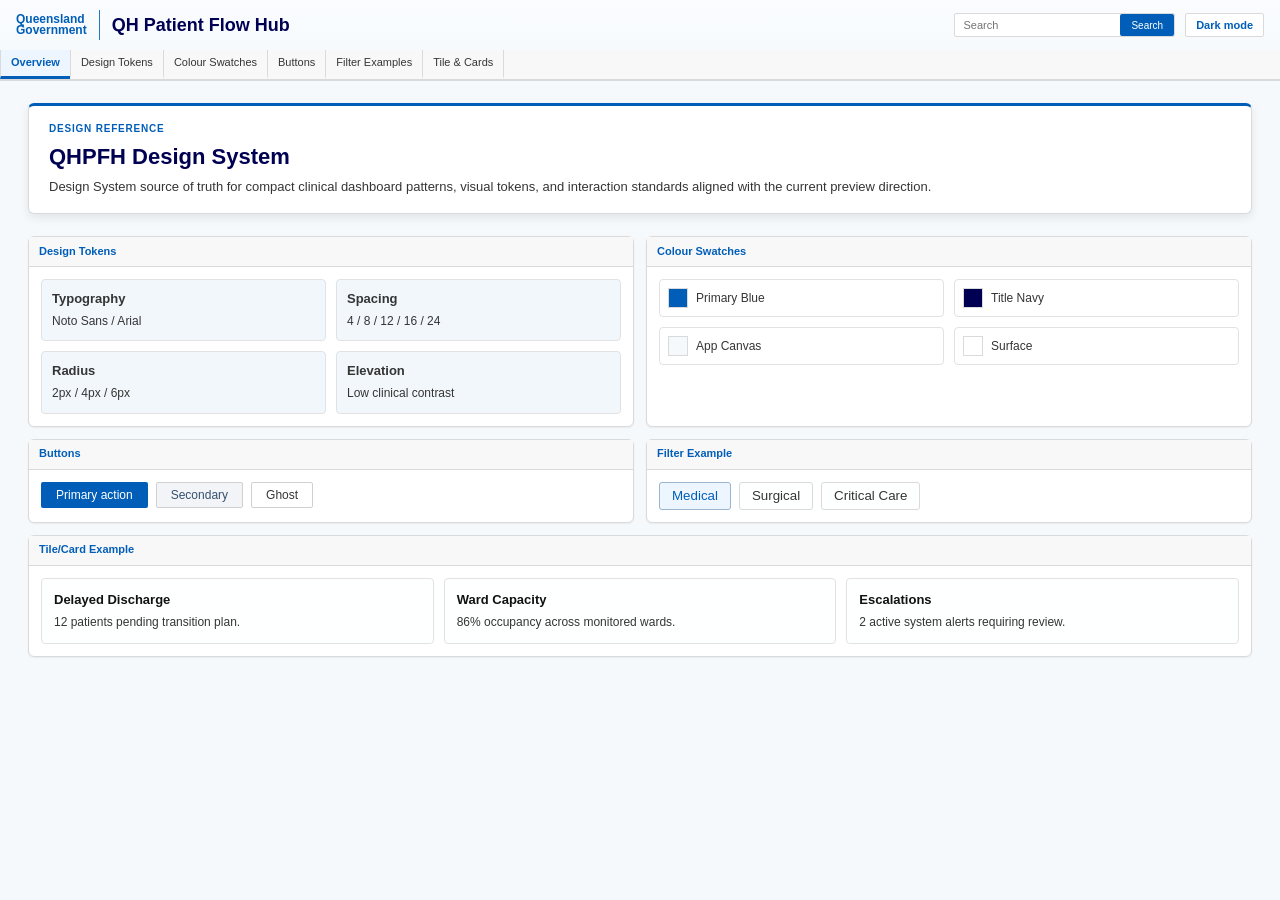
==== commit 160f08e8: "Update nav to section anchors and remove secondary menu" ====
--- a/index.html
+++ b/index.html
@@ -27,34 +27,25 @@
         </div>
       </div>
 
-      <nav class="primary-nav main-nav" aria-label="Primary">
-        <button class="home" aria-label="Home">⌂</button>
-        <a href="#" class="is-selected">MyHub</a>
-        <a href="#">Hospital Overview</a>
-        <a href="#">Delayed Discharge <span>⌄</span></a>
-        <a href="#">Bed &amp; Ward <span>⌄</span></a>
-        <a href="#">Scenario Mapping</a>
-        <a href="#">Patient Journey</a>
-        <a href="#">Connected Apps</a>
-      </nav>
-
-      <nav class="secondary-nav sub-nav" aria-label="Secondary">
-        <a href="#" class="is-selected">DD Hub</a>
-        <a href="#">Patient Management</a>
-        <a href="#">Census Management</a>
-        <a href="#">DDP Census</a>
+      <nav class="primary-nav main-nav" aria-label="Primary section anchors">
+        <a href="#overview" class="is-selected">Overview</a>
+        <a href="#tokens">Design Tokens</a>
+        <a href="#swatches">Colour Swatches</a>
+        <a href="#buttons">Buttons</a>
+        <a href="#filters">Filter Examples</a>
+        <a href="#cards">Tile &amp; Cards</a>
       </nav>
     </header>
 
     <main class="main-content content">
-      <section class="hero">
+      <section class="hero" id="overview">
         <p class="eyebrow">Design Reference</p>
         <h2>QHPFH Design System</h2>
         <p>Design System source of truth for compact clinical dashboard patterns, visual tokens, and interaction standards aligned with the current preview direction.</p>
       </section>
 
       <section class="showcase-grid grid two">
-        <article class="panel card">
+        <article class="panel card" id="tokens">
           <header class="card-header">Design Tokens</header>
           <div class="card-body token-cards">
             <div class="token-card"><strong>Typography</strong><span>Noto Sans / Arial</span></div>
@@ -64,7 +55,7 @@
           </div>
         </article>
 
-        <article class="panel card">
+        <article class="panel card" id="swatches">
           <header class="card-header">Colour Swatches</header>
           <div class="card-body swatches">
             <div class="swatch"><i style="background:#005eb8"></i><span>Primary Blue</span></div>
@@ -74,7 +65,7 @@
           </div>
         </article>
 
-        <article class="panel card">
+        <article class="panel card" id="buttons">
           <header class="card-header">Buttons</header>
           <div class="card-body button-row">
             <button class="btn btn--primary">Primary action</button>
@@ -83,7 +74,7 @@
           </div>
         </article>
 
-        <article class="panel card">
+        <article class="panel card" id="filters">
           <header class="card-header">Filter Example</header>
           <div class="card-body filter-inline">
             <button class="filter-chip is-active">Medical</button>
@@ -92,7 +83,7 @@
           </div>
         </article>
 
-        <article class="panel panel--wide card">
+        <article class="panel panel--wide card" id="cards">
           <header class="card-header">Tile/Card Example</header>
           <div class="card-body tile-grid">
             <div class="tile"><h3>Delayed Discharge</h3><p>12 patients pending transition plan.</p></div>
--- a/styles.css
+++ b/styles.css
@@ -56,17 +56,15 @@
 .btn--search { height: 22px; margin: 0; font-size: 10px; padding: 0 10px; }
 .theme-toggle { height: 24px; border: 1px solid var(--border); background: var(--panel); color: var(--blue); font: 600 11px var(--font-sans); padding: 0 10px; border-radius: 2px; cursor: pointer; }
 
-.primary-nav,.secondary-nav { display: flex; align-items: center; height: 30px; border-bottom: 1px solid var(--border); overflow-x: auto; }
-.primary-nav { background: var(--bg-menu); }
-.secondary-nav { background: var(--bg-submenu); padding-left: 210px; }
-.primary-nav a, .secondary-nav a, .home {
+.primary-nav { display: flex; align-items: center; height: 30px; border-bottom: 1px solid var(--border); overflow-x: auto; background: var(--bg-menu); }
+.primary-nav a {
   height: 100%; display: flex; align-items: center; padding: 0 10px; border-left: 1px solid var(--border);
   border-bottom: 3px solid transparent;
   text-decoration: none; color: var(--ink); background: transparent; white-space: nowrap; font-size: clamp(11px, 0.72vw, 14px);
 }
-.home { width: 35px; justify-content: center; padding: 0; color: var(--blue); font-size: 15px; border-right: 1px solid var(--border); }
-.primary-nav a:hover,.secondary-nav a:hover,.home:hover { background: var(--bg-active); color: var(--blue); }
-.primary-nav a.is-selected,.secondary-nav a.is-selected { background: var(--bg-active); color: var(--blue); border-bottom-color: var(--blue-strong); font-weight: 600; }
+.primary-nav a:last-child { border-right: 1px solid var(--border); }
+.primary-nav a:hover { background: var(--bg-active); color: var(--blue); }
+.primary-nav a.is-selected { background: var(--bg-active); color: var(--blue); border-bottom-color: var(--blue-strong); font-weight: 600; }
 
 .main-content { max-width: 1320px; margin: 0 auto; padding: 22px 28px 60px; }
 .hero {
@@ -104,9 +102,6 @@
 .tile h3 { margin: 0 0 4px; font-size: 13px; color: var(--ink-strong); }
 .tile p { margin: 0; font-size: 12px; }
 
-@media (max-width: 1024px) {
-  .secondary-nav { padding-left: 20px; }
-}
 @media (max-width: 980px) {
   .showcase-grid, .tile-grid, .token-cards, .swatches { grid-template-columns: 1fr; }
   .masthead__inner { flex-wrap: wrap; height: auto; padding: 8px 12px; gap: 8px; }
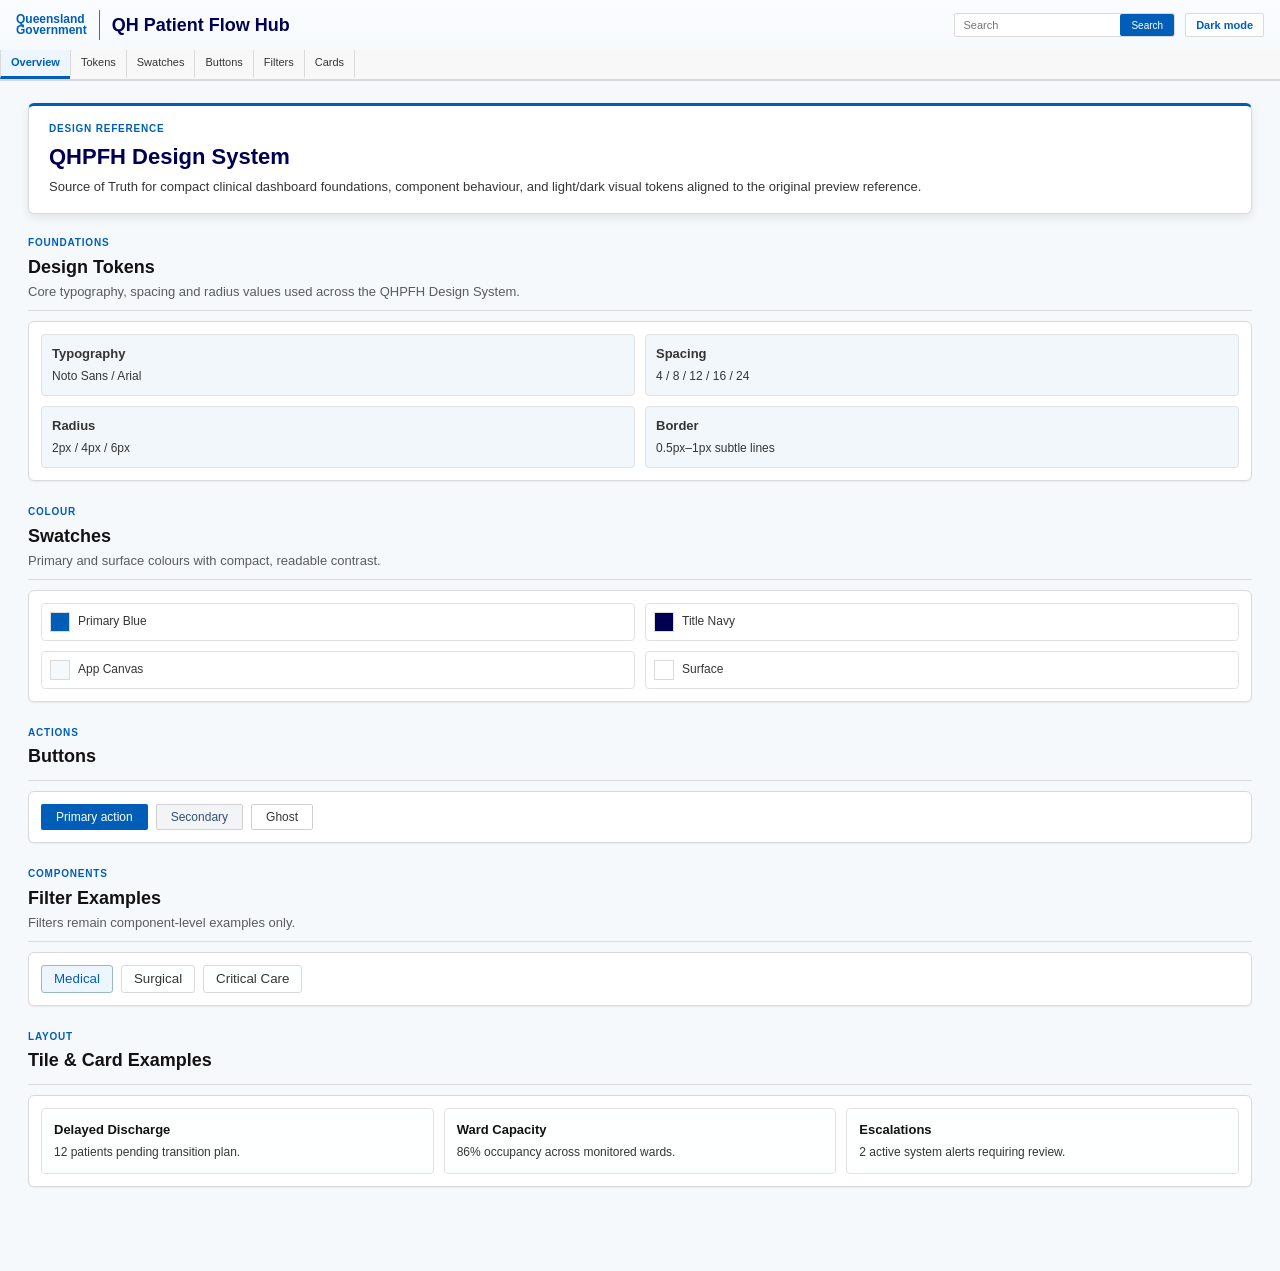
==== commit 14d114cd: "Realign content structure and copy to original preview reference" ====
--- a/index.html
+++ b/index.html
@@ -11,29 +11,23 @@
     <header class="masthead hub-header">
       <div class="masthead__inner primary-header">
         <div class="brand">
-          <div class="qg-lockup" aria-label="Queensland Government">
-            <span>Queensland</span>
-            <span>Government</span>
-          </div>
+          <div class="qg-lockup" aria-label="Queensland Government"><span>Queensland</span><span>Government</span></div>
           <div class="brand-sep"></div>
           <h1>QH Patient Flow Hub</h1>
         </div>
         <div class="header-tools">
-          <label class="search" aria-label="Search">
-            <input type="text" aria-label="Search input" placeholder="Search" />
-            <button class="btn btn--primary btn--search">Search</button>
-          </label>
+          <label class="search" aria-label="Search"><input type="text" aria-label="Search input" placeholder="Search" /><button class="btn btn--primary btn--search">Search</button></label>
           <button class="theme-toggle" id="themeToggle" type="button" aria-label="Toggle theme">Dark mode</button>
         </div>
       </div>
 
       <nav class="primary-nav main-nav" aria-label="Primary section anchors">
         <a href="#overview" class="is-selected">Overview</a>
-        <a href="#tokens">Design Tokens</a>
-        <a href="#swatches">Colour Swatches</a>
+        <a href="#tokens">Tokens</a>
+        <a href="#swatches">Swatches</a>
         <a href="#buttons">Buttons</a>
-        <a href="#filters">Filter Examples</a>
-        <a href="#cards">Tile &amp; Cards</a>
+        <a href="#filters">Filters</a>
+        <a href="#cards">Cards</a>
       </nav>
     </header>
 
@@ -41,56 +35,46 @@
       <section class="hero" id="overview">
         <p class="eyebrow">Design Reference</p>
         <h2>QHPFH Design System</h2>
-        <p>Design System source of truth for compact clinical dashboard patterns, visual tokens, and interaction standards aligned with the current preview direction.</p>
+        <p>Source of Truth for compact clinical dashboard foundations, component behaviour, and light/dark visual tokens aligned to the original preview reference.</p>
       </section>
 
-      <section class="showcase-grid grid two">
-        <article class="panel card" id="tokens">
-          <header class="card-header">Design Tokens</header>
-          <div class="card-body token-cards">
-            <div class="token-card"><strong>Typography</strong><span>Noto Sans / Arial</span></div>
-            <div class="token-card"><strong>Spacing</strong><span>4 / 8 / 12 / 16 / 24</span></div>
-            <div class="token-card"><strong>Radius</strong><span>2px / 4px / 6px</span></div>
-            <div class="token-card"><strong>Elevation</strong><span>Low clinical contrast</span></div>
-          </div>
-        </article>
+      <section class="section" id="tokens">
+        <div class="section-header"><p class="section-badge">Foundations</p><h3>Design Tokens</h3><p class="desc">Core typography, spacing and radius values used across the QHPFH Design System.</p></div>
+        <div class="panel card"><div class="card-body token-cards">
+          <div class="token-card"><strong>Typography</strong><span>Noto Sans / Arial</span></div>
+          <div class="token-card"><strong>Spacing</strong><span>4 / 8 / 12 / 16 / 24</span></div>
+          <div class="token-card"><strong>Radius</strong><span>2px / 4px / 6px</span></div>
+          <div class="token-card"><strong>Border</strong><span>0.5px–1px subtle lines</span></div>
+        </div></div>
+      </section>
 
-        <article class="panel card" id="swatches">
-          <header class="card-header">Colour Swatches</header>
-          <div class="card-body swatches">
-            <div class="swatch"><i style="background:#005eb8"></i><span>Primary Blue</span></div>
-            <div class="swatch"><i style="background:#000053"></i><span>Title Navy</span></div>
-            <div class="swatch"><i style="background:#f5f9fc"></i><span>App Canvas</span></div>
-            <div class="swatch"><i style="background:#ffffff"></i><span>Surface</span></div>
-          </div>
-        </article>
+      <section class="section" id="swatches">
+        <div class="section-header"><p class="section-badge">Colour</p><h3>Swatches</h3><p class="desc">Primary and surface colours with compact, readable contrast.</p></div>
+        <div class="panel card"><div class="card-body swatches">
+          <div class="swatch"><i style="background:#005eb8"></i><span>Primary Blue</span></div>
+          <div class="swatch"><i style="background:#000053"></i><span>Title Navy</span></div>
+          <div class="swatch"><i style="background:#f5f9fc"></i><span>App Canvas</span></div>
+          <div class="swatch"><i style="background:#ffffff"></i><span>Surface</span></div>
+        </div></div>
+      </section>
 
-        <article class="panel card" id="buttons">
-          <header class="card-header">Buttons</header>
-          <div class="card-body button-row">
-            <button class="btn btn--primary">Primary action</button>
-            <button class="btn btn--secondary">Secondary</button>
-            <button class="btn btn--ghost">Ghost</button>
-          </div>
-        </article>
+      <section class="section" id="buttons">
+        <div class="section-header"><p class="section-badge">Actions</p><h3>Buttons</h3></div>
+        <div class="panel card"><div class="card-body button-row"><button class="btn btn--primary">Primary action</button><button class="btn btn--secondary">Secondary</button><button class="btn btn--ghost">Ghost</button></div></div>
+      </section>
 
-        <article class="panel card" id="filters">
-          <header class="card-header">Filter Example</header>
-          <div class="card-body filter-inline">
-            <button class="filter-chip is-active">Medical</button>
-            <button class="filter-chip">Surgical</button>
-            <button class="filter-chip">Critical Care</button>
-          </div>
-        </article>
+      <section class="section" id="filters">
+        <div class="section-header"><p class="section-badge">Components</p><h3>Filter Examples</h3><p class="desc">Filters remain component-level examples only.</p></div>
+        <div class="panel card"><div class="card-body filter-inline"><button class="filter-chip is-active">Medical</button><button class="filter-chip">Surgical</button><button class="filter-chip">Critical Care</button></div></div>
+      </section>
 
-        <article class="panel panel--wide card" id="cards">
-          <header class="card-header">Tile/Card Example</header>
-          <div class="card-body tile-grid">
-            <div class="tile"><h3>Delayed Discharge</h3><p>12 patients pending transition plan.</p></div>
-            <div class="tile"><h3>Ward Capacity</h3><p>86% occupancy across monitored wards.</p></div>
-            <div class="tile"><h3>Escalations</h3><p>2 active system alerts requiring review.</p></div>
-          </div>
-        </article>
+      <section class="section" id="cards">
+        <div class="section-header"><p class="section-badge">Layout</p><h3>Tile &amp; Card Examples</h3></div>
+        <div class="panel card"><div class="card-body tile-grid">
+          <div class="tile"><h4>Delayed Discharge</h4><p>12 patients pending transition plan.</p></div>
+          <div class="tile"><h4>Ward Capacity</h4><p>86% occupancy across monitored wards.</p></div>
+          <div class="tile"><h4>Escalations</h4><p>2 active system alerts requiring review.</p></div>
+        </div></div>
       </section>
     </main>
   </div>
--- a/styles.css
+++ b/styles.css
@@ -67,6 +67,11 @@
 .primary-nav a.is-selected { background: var(--bg-active); color: var(--blue); border-bottom-color: var(--blue-strong); font-weight: 600; }
 
 .main-content { max-width: 1320px; margin: 0 auto; padding: 22px 28px 60px; }
+.section { margin-bottom: 24px; scroll-margin-top: 96px; }
+.section-header { border-bottom: 1px solid var(--border); margin-bottom: 10px; padding-bottom: 8px; }
+.section-badge { margin:0; color: var(--blue); font-size:10px; text-transform: uppercase; letter-spacing:.08em; font-weight:700; }
+.section h3 { margin: 3px 0 3px; font-size: 18px; color: var(--ink-strong); }
+.desc { margin:0; color: var(--ink); opacity:.8; }
 .hero {
   background: var(--panel);
   border: 1px solid var(--border);
@@ -99,7 +104,7 @@
 
 .tile-grid { display: grid; grid-template-columns: repeat(3, minmax(0, 1fr)); gap: 10px; }
 .tile { border: 1px solid var(--line); background: color-mix(in srgb, var(--panel) 94%, var(--bg)); padding: 12px; border-radius: 4px; }
-.tile h3 { margin: 0 0 4px; font-size: 13px; color: var(--ink-strong); }
+.tile h4 { margin: 0 0 4px; font-size: 13px; color: var(--ink-strong); }
 .tile p { margin: 0; font-size: 12px; }
 
 @media (max-width: 980px) {
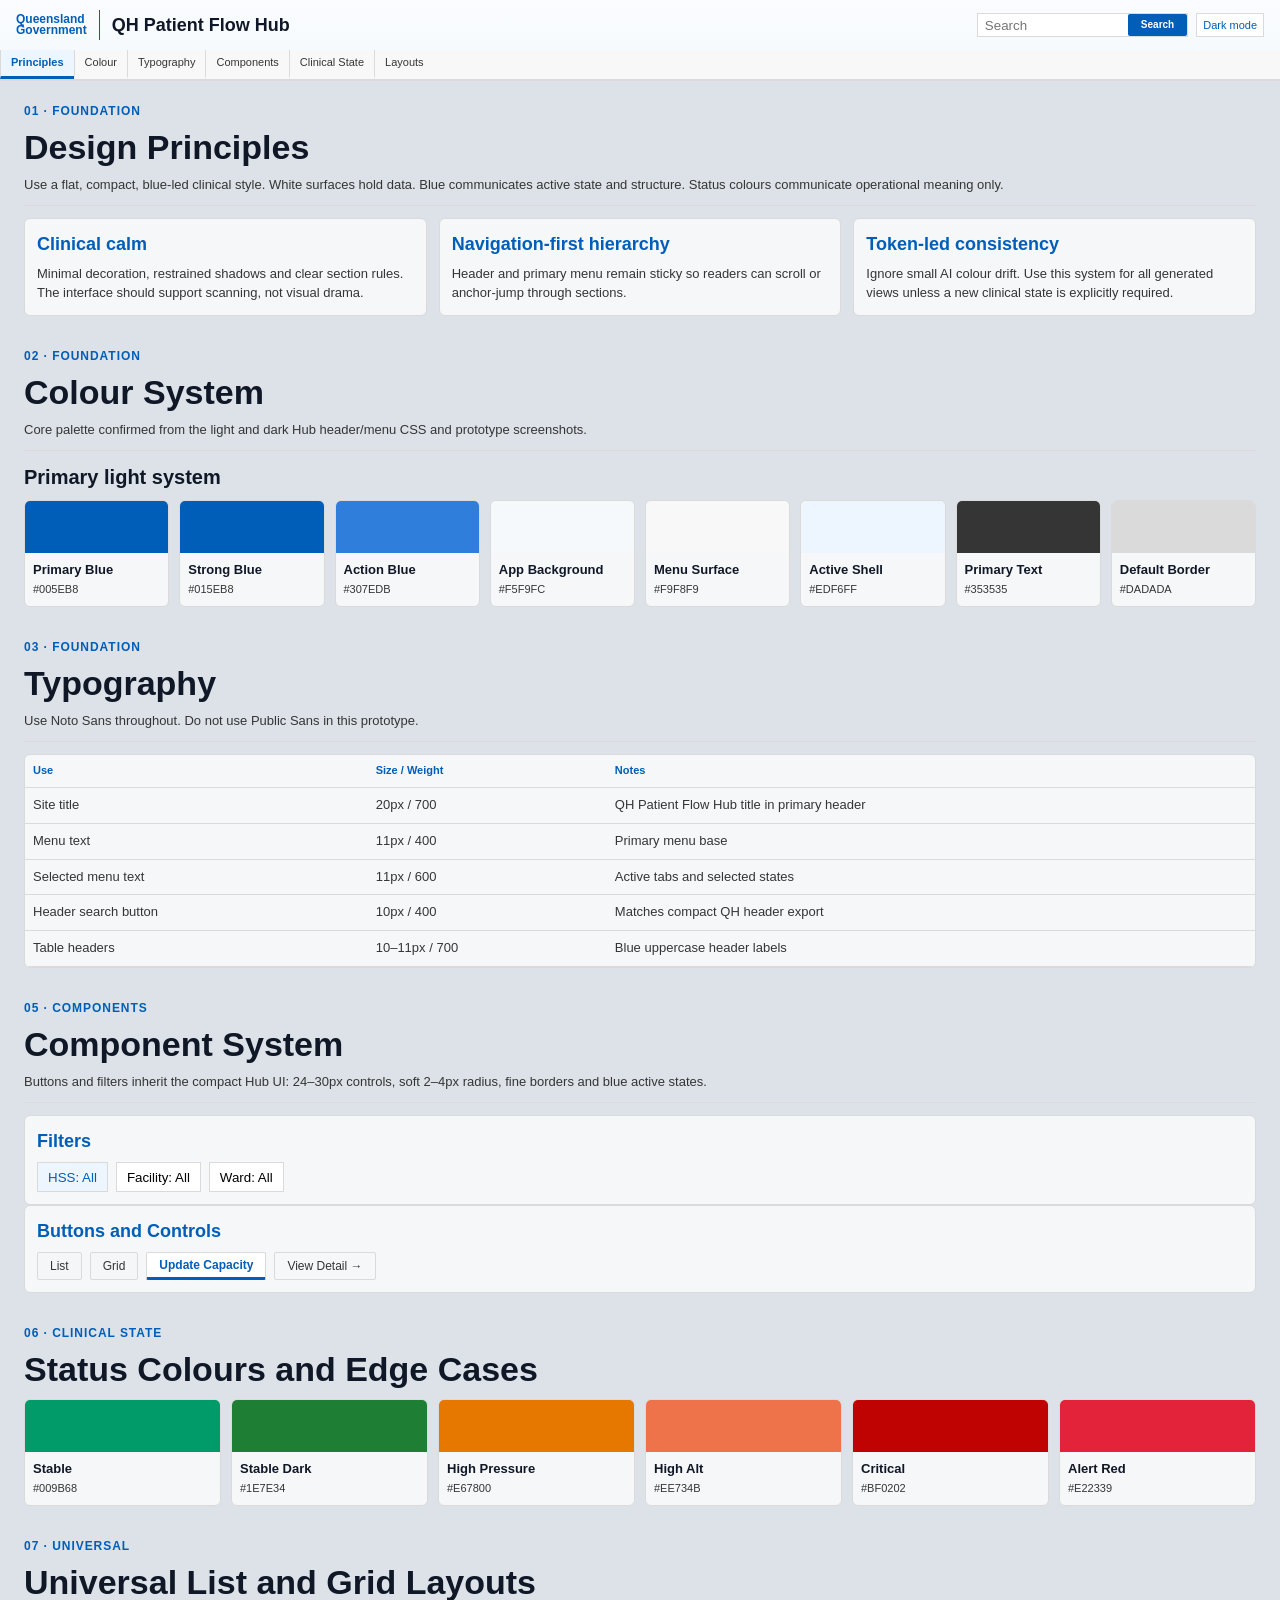
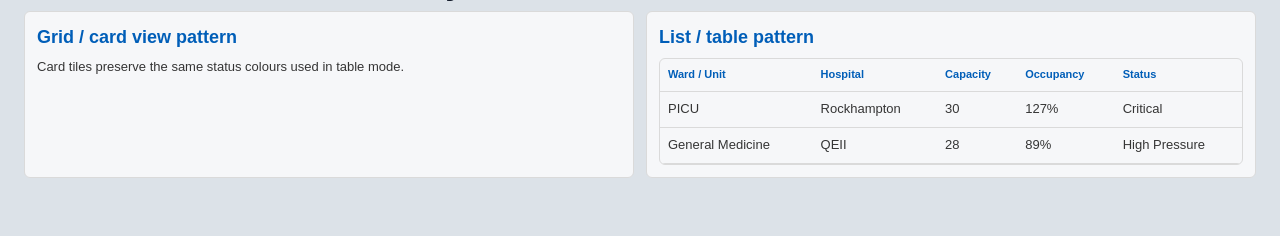
==== commit 06ef71d5: "Update design-system sections to match preview reference structure" ====
--- a/index.html
+++ b/index.html
@@ -20,65 +20,85 @@
           <button class="theme-toggle" id="themeToggle" type="button" aria-label="Toggle theme">Dark mode</button>
         </div>
       </div>
-
-      <nav class="primary-nav main-nav" aria-label="Primary section anchors">
-        <a href="#overview" class="is-selected">Overview</a>
-        <a href="#tokens">Tokens</a>
-        <a href="#swatches">Swatches</a>
-        <a href="#buttons">Buttons</a>
-        <a href="#filters">Filters</a>
-        <a href="#cards">Cards</a>
+      <nav class="primary-nav" aria-label="Primary section anchors">
+        <a href="#principles" class="is-selected">Principles</a>
+        <a href="#colour">Colour</a>
+        <a href="#typography">Typography</a>
+        <a href="#components">Components</a>
+        <a href="#status">Clinical State</a>
+        <a href="#layouts">Layouts</a>
       </nav>
     </header>
 
-    <main class="main-content content">
-      <section class="hero" id="overview">
-        <p class="eyebrow">Design Reference</p>
-        <h2>QHPFH Design System</h2>
-        <p>Source of Truth for compact clinical dashboard foundations, component behaviour, and light/dark visual tokens aligned to the original preview reference.</p>
+    <main class="main-content">
+      <section class="section" id="principles">
+        <p class="section-badge">01 · Foundation</p><h2>Design Principles</h2>
+        <p class="desc">Use a flat, compact, blue-led clinical style. White surfaces hold data. Blue communicates active state and structure. Status colours communicate operational meaning only.</p>
+        <div class="grid three cards-brief">
+          <article class="panel"><h3>Clinical calm</h3><p>Minimal decoration, restrained shadows and clear section rules. The interface should support scanning, not visual drama.</p></article>
+          <article class="panel"><h3>Navigation-first hierarchy</h3><p>Header and primary menu remain sticky so readers can scroll or anchor-jump through sections.</p></article>
+          <article class="panel"><h3>Token-led consistency</h3><p>Ignore small AI colour drift. Use this system for all generated views unless a new clinical state is explicitly required.</p></article>
+        </div>
       </section>
 
-      <section class="section" id="tokens">
-        <div class="section-header"><p class="section-badge">Foundations</p><h3>Design Tokens</h3><p class="desc">Core typography, spacing and radius values used across the QHPFH Design System.</p></div>
-        <div class="panel card"><div class="card-body token-cards">
-          <div class="token-card"><strong>Typography</strong><span>Noto Sans / Arial</span></div>
-          <div class="token-card"><strong>Spacing</strong><span>4 / 8 / 12 / 16 / 24</span></div>
-          <div class="token-card"><strong>Radius</strong><span>2px / 4px / 6px</span></div>
-          <div class="token-card"><strong>Border</strong><span>0.5px–1px subtle lines</span></div>
-        </div></div>
+      <section class="section" id="colour">
+        <p class="section-badge">02 · Foundation</p><h2>Colour System</h2>
+        <p class="desc">Core palette confirmed from the light and dark Hub header/menu CSS and prototype screenshots.</p>
+        <h3 class="subhead">Primary light system</h3>
+        <div class="swatch-grid">
+          <article class="swatch-card"><i style="background:#005EB8"></i><strong>Primary Blue</strong><span>#005EB8</span></article>
+          <article class="swatch-card"><i style="background:#015EB8"></i><strong>Strong Blue</strong><span>#015EB8</span></article>
+          <article class="swatch-card"><i style="background:#307EDB"></i><strong>Action Blue</strong><span>#307EDB</span></article>
+          <article class="swatch-card"><i style="background:#F5F9FC"></i><strong>App Background</strong><span>#F5F9FC</span></article>
+          <article class="swatch-card"><i style="background:#F9F8F9"></i><strong>Menu Surface</strong><span>#F9F8F9</span></article>
+          <article class="swatch-card"><i style="background:#EDF6FF"></i><strong>Active Shell</strong><span>#EDF6FF</span></article>
+          <article class="swatch-card"><i style="background:#353535"></i><strong>Primary Text</strong><span>#353535</span></article>
+          <article class="swatch-card"><i style="background:#DADADA"></i><strong>Default Border</strong><span>#DADADA</span></article>
+        </div>
       </section>
 
-      <section class="section" id="swatches">
-        <div class="section-header"><p class="section-badge">Colour</p><h3>Swatches</h3><p class="desc">Primary and surface colours with compact, readable contrast.</p></div>
-        <div class="panel card"><div class="card-body swatches">
-          <div class="swatch"><i style="background:#005eb8"></i><span>Primary Blue</span></div>
-          <div class="swatch"><i style="background:#000053"></i><span>Title Navy</span></div>
-          <div class="swatch"><i style="background:#f5f9fc"></i><span>App Canvas</span></div>
-          <div class="swatch"><i style="background:#ffffff"></i><span>Surface</span></div>
-        </div></div>
+      <section class="section" id="typography">
+        <p class="section-badge">03 · Foundation</p><h2>Typography</h2>
+        <p class="desc">Use Noto Sans throughout. Do not use Public Sans in this prototype.</p>
+        <table><thead><tr><th>Use</th><th>Size / Weight</th><th>Notes</th></tr></thead>
+          <tbody>
+            <tr><td>Site title</td><td>20px / 700</td><td>QH Patient Flow Hub title in primary header</td></tr>
+            <tr><td>Menu text</td><td>11px / 400</td><td>Primary menu base</td></tr>
+            <tr><td>Selected menu text</td><td>11px / 600</td><td>Active tabs and selected states</td></tr>
+            <tr><td>Header search button</td><td>10px / 400</td><td>Matches compact QH header export</td></tr>
+            <tr><td>Table headers</td><td>10–11px / 700</td><td>Blue uppercase header labels</td></tr>
+          </tbody>
+        </table>
       </section>
 
-      <section class="section" id="buttons">
-        <div class="section-header"><p class="section-badge">Actions</p><h3>Buttons</h3></div>
-        <div class="panel card"><div class="card-body button-row"><button class="btn btn--primary">Primary action</button><button class="btn btn--secondary">Secondary</button><button class="btn btn--ghost">Ghost</button></div></div>
+      <section class="section" id="components">
+        <p class="section-badge">05 · Components</p><h2>Component System</h2>
+        <p class="desc">Buttons and filters inherit the compact Hub UI: 24–30px controls, soft 2–4px radius, fine borders and blue active states.</p>
+        <div class="panel"><h3>Filters</h3><div class="filter-inline"><button class="filter-chip is-active">HSS: All</button><button class="filter-chip">Facility: All</button><button class="filter-chip">Ward: All</button></div></div>
+        <div class="panel"><h3>Buttons and Controls</h3><div class="button-row"><button class="btn btn--secondary">List</button><button class="btn btn--secondary">Grid</button><button class="btn btn--primary">Update Capacity</button><button class="btn btn--ghost">View Detail →</button></div></div>
       </section>
 
-      <section class="section" id="filters">
-        <div class="section-header"><p class="section-badge">Components</p><h3>Filter Examples</h3><p class="desc">Filters remain component-level examples only.</p></div>
-        <div class="panel card"><div class="card-body filter-inline"><button class="filter-chip is-active">Medical</button><button class="filter-chip">Surgical</button><button class="filter-chip">Critical Care</button></div></div>
+      <section class="section" id="status">
+        <p class="section-badge">06 · Clinical State</p><h2>Status Colours and Edge Cases</h2>
+        <div class="status-grid">
+          <article class="swatch-card"><i style="background:#009B68"></i><strong>Stable</strong><span>#009B68</span></article>
+          <article class="swatch-card"><i style="background:#1E7E34"></i><strong>Stable Dark</strong><span>#1E7E34</span></article>
+          <article class="swatch-card"><i style="background:#E67800"></i><strong>High Pressure</strong><span>#E67800</span></article>
+          <article class="swatch-card"><i style="background:#EE734B"></i><strong>High Alt</strong><span>#EE734B</span></article>
+          <article class="swatch-card"><i style="background:#BF0202"></i><strong>Critical</strong><span>#BF0202</span></article>
+          <article class="swatch-card"><i style="background:#E22339"></i><strong>Alert Red</strong><span>#E22339</span></article>
+        </div>
       </section>
 
-      <section class="section" id="cards">
-        <div class="section-header"><p class="section-badge">Layout</p><h3>Tile &amp; Card Examples</h3></div>
-        <div class="panel card"><div class="card-body tile-grid">
-          <div class="tile"><h4>Delayed Discharge</h4><p>12 patients pending transition plan.</p></div>
-          <div class="tile"><h4>Ward Capacity</h4><p>86% occupancy across monitored wards.</p></div>
-          <div class="tile"><h4>Escalations</h4><p>2 active system alerts requiring review.</p></div>
-        </div></div>
+      <section class="section" id="layouts">
+        <p class="section-badge">07 · Universal</p><h2>Universal List and Grid Layouts</h2>
+        <div class="grid two">
+          <article class="panel"><h3>Grid / card view pattern</h3><p>Card tiles preserve the same status colours used in table mode.</p></article>
+          <article class="panel"><h3>List / table pattern</h3><table><thead><tr><th>Ward / Unit</th><th>Hospital</th><th>Capacity</th><th>Occupancy</th><th>Status</th></tr></thead><tbody><tr><td>PICU</td><td>Rockhampton</td><td>30</td><td>127%</td><td>Critical</td></tr><tr><td>General Medicine</td><td>QEII</td><td>28</td><td>89%</td><td>High Pressure</td></tr></tbody></table></article>
+        </div>
       </section>
     </main>
   </div>
-
   <script src="script.js"></script>
 </body>
 </html>
--- a/styles.css
+++ b/styles.css
@@ -1,113 +1,44 @@
 :root {
-  --font-sans: "Noto Sans", "Segoe UI", Arial, sans-serif;
-  --bg: #f5f9fc;
-  --panel: #ffffff;
+  --font-sans: "Noto Sans", Arial, sans-serif;
+  --bg: #dce2e8;
+  --panel: #f6f7f9;
+  --surface: #ffffff;
   --ink: #353535;
-  --ink-strong: #131212;
-  --title-navy: #000053;
-  --border: #dadada;
-  --line: #e2e2e4;
+  --ink-strong: #101827;
   --blue: #005eb8;
   --blue-strong: #015eb8;
-  --bg-menu: #f9f8f9;
-  --bg-submenu: #f5f9fc;
-  --bg-active: #edf6ff;
-  --shadow-soft: 0 1px 2px rgba(0, 0, 0, 0.06);
+  --border: #dadada;
+  --active: #edf6ff;
 }
-
 [data-theme="dark"] {
   --bg: #181d28;
   --panel: #1a1b24;
-  --ink: #e3e7ea;
+  --surface: #212d3f;
+  --ink: #d8e0e8;
   --ink-strong: #ffffff;
-  --title-navy: #e3e7ea;
+  --blue: #48aefa;
+  --blue-strong: #48aefa;
   --border: #334155;
-  --line: #334155;
-  --blue: #48aefa;
-  --blue-strong: #1d4ed8;
-  --bg-menu: #1a1b24;
-  --bg-submenu: #212d3f;
-  --bg-active: #294675;
-  --shadow-soft: 0 1px 2px rgba(0, 0, 0, 0.3);
+  --active: #294675;
 }
-
-* { box-sizing: border-box; }
-body { margin: 0; font: 13px/1.45 var(--font-sans); background: var(--bg); color: var(--ink); }
-.page { max-width: 1440px; margin: 0 auto; min-height: 100vh; background: var(--bg); }
-
-.hub-header { position: sticky; top: 0; z-index: 100; }
-.masthead { background: linear-gradient(180deg, #fafcff 0%, #f5f9fc 100%); border-bottom: 1px solid var(--border); }
-[data-theme="dark"] .masthead { background: linear-gradient(180deg, #334155 0%, #1e293b 100%); }
-.masthead__inner { height: 50px; display: flex; align-items: center; justify-content: space-between; padding: 0 16px; }
-.brand { display: flex; align-items: center; gap: 12px; }
-.qg-lockup { color: var(--blue); font-weight: 700; font-size: 12px; line-height: 0.95; display: flex; flex-direction: column; }
-.brand-sep { width: 1px; height: 30px; background: var(--blue); opacity: 0.85; }
-h1 { margin: 0; color: var(--title-navy); font-weight: 700; font-size: clamp(18px, 1.3vw, 21px); white-space: nowrap; }
-
-.header-tools { display: flex; align-items: center; gap: 10px; }
-.search { display: flex; border: 1px solid var(--border); height: 24px; background: var(--panel); border-radius: 2px; }
-.search input { width: 165px; border: 0; padding: 0 8px; background: transparent; color: var(--ink); font: 11px var(--font-sans); }
-.search input:focus { outline: none; }
-
-.btn { height: 26px; padding: 0 14px; border: 1px solid transparent; font-size: 12px; cursor: pointer; border-radius: 2px; }
-.btn--primary { background: var(--blue-strong); color: #fff; }
-.btn--secondary { background: #f2f4f7; border-color: #d0d0d0; color: #355070; }
-.btn--ghost { background: transparent; border-color: #d0d0d0; color: var(--ink); }
-.btn--search { height: 22px; margin: 0; font-size: 10px; padding: 0 10px; }
-.theme-toggle { height: 24px; border: 1px solid var(--border); background: var(--panel); color: var(--blue); font: 600 11px var(--font-sans); padding: 0 10px; border-radius: 2px; cursor: pointer; }
-
-.primary-nav { display: flex; align-items: center; height: 30px; border-bottom: 1px solid var(--border); overflow-x: auto; background: var(--bg-menu); }
-.primary-nav a {
-  height: 100%; display: flex; align-items: center; padding: 0 10px; border-left: 1px solid var(--border);
-  border-bottom: 3px solid transparent;
-  text-decoration: none; color: var(--ink); background: transparent; white-space: nowrap; font-size: clamp(11px, 0.72vw, 14px);
-}
-.primary-nav a:last-child { border-right: 1px solid var(--border); }
-.primary-nav a:hover { background: var(--bg-active); color: var(--blue); }
-.primary-nav a.is-selected { background: var(--bg-active); color: var(--blue); border-bottom-color: var(--blue-strong); font-weight: 600; }
-
-.main-content { max-width: 1320px; margin: 0 auto; padding: 22px 28px 60px; }
-.section { margin-bottom: 24px; scroll-margin-top: 96px; }
-.section-header { border-bottom: 1px solid var(--border); margin-bottom: 10px; padding-bottom: 8px; }
-.section-badge { margin:0; color: var(--blue); font-size:10px; text-transform: uppercase; letter-spacing:.08em; font-weight:700; }
-.section h3 { margin: 3px 0 3px; font-size: 18px; color: var(--ink-strong); }
-.desc { margin:0; color: var(--ink); opacity:.8; }
-.hero {
-  background: var(--panel);
-  border: 1px solid var(--border);
-  border-top: 3px solid var(--blue-strong);
-  border-radius: 6px;
-  box-shadow: 0 4px 10px rgba(0,0,0,.08);
-  padding: 16px 20px;
-  margin-bottom: 22px;
-}
-.eyebrow { font-size: 10px; color: var(--blue); text-transform: uppercase; letter-spacing: .08em; font-weight: 700; margin: 0; }
-.hero h2 { margin: 4px 0 6px; color: var(--title-navy); font-size: 22px; }
-.hero p { margin: 0; }
-
-.showcase-grid { display: grid; grid-template-columns: repeat(2, minmax(0, 1fr)); gap: 12px; }
-.panel { background: var(--panel); border: 1px solid var(--border); border-radius: 6px; box-shadow: var(--shadow-soft); }
-.panel--wide { grid-column: 1 / -1; }
-.card-header { height: 30px; display:flex; align-items:center; padding:0 10px; border-bottom:1px solid var(--border); background: var(--bg-menu); color: var(--blue); font-size:11px; font-weight:700; }
-.card-body { padding: 12px; }
-
-.token-cards { display: grid; grid-template-columns: repeat(2, minmax(0, 1fr)); gap: 10px; }
-.token-card { border: 1px solid var(--line); padding: 10px; border-radius: 4px; background: color-mix(in srgb, var(--blue) 5%, var(--panel)); }
-.token-card span { display: block; margin-top: 4px; font-size: 12px; }
-.swatches { display: grid; grid-template-columns: repeat(2, minmax(0, 1fr)); gap: 10px; }
-.swatch { display: flex; align-items: center; gap: 8px; border: 1px solid var(--line); padding: 8px; font-size: 12px; border-radius: 4px; }
-.swatch i { width: 20px; height: 20px; display: inline-block; border: 1px solid var(--border); }
-
-.button-row,.filter-inline { display: flex; gap: 8px; flex-wrap: wrap; }
-.filter-chip { height: 28px; border: 1px solid var(--border); background: color-mix(in srgb, var(--panel) 92%, var(--bg)); color: var(--ink); padding: 0 12px; border-radius: 3px; cursor: pointer; }
-.filter-chip.is-active { background: var(--bg-active); color: var(--blue); border-color: color-mix(in srgb, var(--blue) 30%, var(--border)); }
-
-.tile-grid { display: grid; grid-template-columns: repeat(3, minmax(0, 1fr)); gap: 10px; }
-.tile { border: 1px solid var(--line); background: color-mix(in srgb, var(--panel) 94%, var(--bg)); padding: 12px; border-radius: 4px; }
-.tile h4 { margin: 0 0 4px; font-size: 13px; color: var(--ink-strong); }
-.tile p { margin: 0; font-size: 12px; }
-
-@media (max-width: 980px) {
-  .showcase-grid, .tile-grid, .token-cards, .swatches { grid-template-columns: 1fr; }
-  .masthead__inner { flex-wrap: wrap; height: auto; padding: 8px 12px; gap: 8px; }
-}
+*{box-sizing:border-box} body{margin:0;background:var(--bg);color:var(--ink);font:13px/1.45 var(--font-sans)}
+.page{max-width:1360px;margin:0 auto;min-height:100vh}
+.masthead{position:sticky;top:0;z-index:20;background:linear-gradient(180deg,#fafcff,#f5f9fc);border-bottom:1px solid var(--border)}
+[data-theme="dark"] .masthead{background:linear-gradient(180deg,#334155,#1e293b)}
+.masthead__inner{height:50px;display:flex;align-items:center;justify-content:space-between;padding:0 16px}
+.brand{display:flex;gap:12px;align-items:center}.qg-lockup{display:flex;flex-direction:column;font-weight:700;font-size:12px;line-height:.95;color:var(--blue)}.brand-sep{height:30px;width:1px;background:var(--blue)}h1{margin:0;font-size:18px;color:var(--ink-strong)}
+.header-tools{display:flex;align-items:center;gap:8px}.search{display:flex;height:24px;border:1px solid var(--border);background:var(--surface)}.search input{width:150px;border:0;padding:0 7px;background:transparent;color:var(--ink)}.search input:focus{outline:none}
+.btn{height:28px;padding:0 12px;border:1px solid var(--border);background:#f5f6f8;color:var(--ink);cursor:pointer;border-radius:2px;font-size:12px}.btn--primary{background:var(--surface);color:var(--blue);border-bottom:3px solid var(--blue-strong);font-weight:700}.btn--search{height:22px;font-size:10px;background:var(--blue-strong);color:#fff;border-color:var(--blue-strong)}.btn--ghost{background:transparent}.theme-toggle{height:24px;border:1px solid var(--border);background:var(--surface);color:var(--blue);font-size:11px}
+.primary-nav{height:30px;display:flex;overflow:auto;background:#f9f8f9;border-bottom:1px solid var(--border)}[data-theme="dark"] .primary-nav{background:#1a1b24}
+.primary-nav a{display:flex;align-items:center;padding:0 10px;text-decoration:none;color:var(--ink);border-left:1px solid var(--border);border-bottom:3px solid transparent;font-size:clamp(11px,.72vw,14px);white-space:nowrap}
+.primary-nav a:hover{background:var(--active);color:var(--blue)} .primary-nav a.is-selected{background:var(--active);color:var(--blue);border-bottom-color:var(--blue-strong);font-weight:600}
+.main-content{padding:24px}
+.section{margin-bottom:34px;scroll-margin-top:92px}.section-badge{margin:0;color:var(--blue);font:700 14px/1 var(--font-sans);text-transform:uppercase;letter-spacing:.08em;font-size:12px} h2{margin:6px 0 4px;color:var(--ink-strong);font-size:34px} .desc{margin:0 0 12px;border-bottom:1px solid var(--border);padding-bottom:10px;font-size:13px}
+.grid{display:grid;gap:12px}.grid.three{grid-template-columns:repeat(3,minmax(0,1fr))}.grid.two{grid-template-columns:repeat(2,minmax(0,1fr))}
+.panel{background:var(--panel);border:1px solid var(--border);border-radius:6px;padding:12px}.panel h3{margin:0 0 8px;color:var(--blue);font-size:18px}.panel p{margin:0;font-size:13px}
+.subhead{margin:0 0 8px;font-size:20px;color:var(--ink-strong)}
+.swatch-grid,.status-grid{display:grid;grid-template-columns:repeat(8,minmax(0,1fr));gap:10px}.status-grid{grid-template-columns:repeat(6,minmax(0,1fr))}
+.swatch-card{background:var(--panel);border:1px solid var(--border);border-radius:6px;overflow:hidden;padding-bottom:8px}.swatch-card i{height:52px;display:block}.swatch-card strong{display:block;padding:8px 8px 2px;color:var(--ink-strong)}.swatch-card span{display:block;padding:0 8px;color:var(--ink);font-size:11px}
+table{width:100%;border-collapse:separate;border-spacing:0;background:var(--panel);border:1px solid var(--border);border-radius:6px;overflow:hidden}th,td{padding:8px;border-bottom:1px solid var(--border);text-align:left}th{color:var(--blue);font-size:11px}
+.filter-inline,.button-row{display:flex;flex-wrap:wrap;gap:8px}.filter-chip{height:30px;border:1px solid var(--border);background:var(--surface);padding:0 10px}.filter-chip.is-active{background:var(--active);color:var(--blue)}
+@media (max-width:1100px){.swatch-grid{grid-template-columns:repeat(4,minmax(0,1fr))}.status-grid{grid-template-columns:repeat(3,minmax(0,1fr))}.grid.three,.grid.two{grid-template-columns:1fr}}
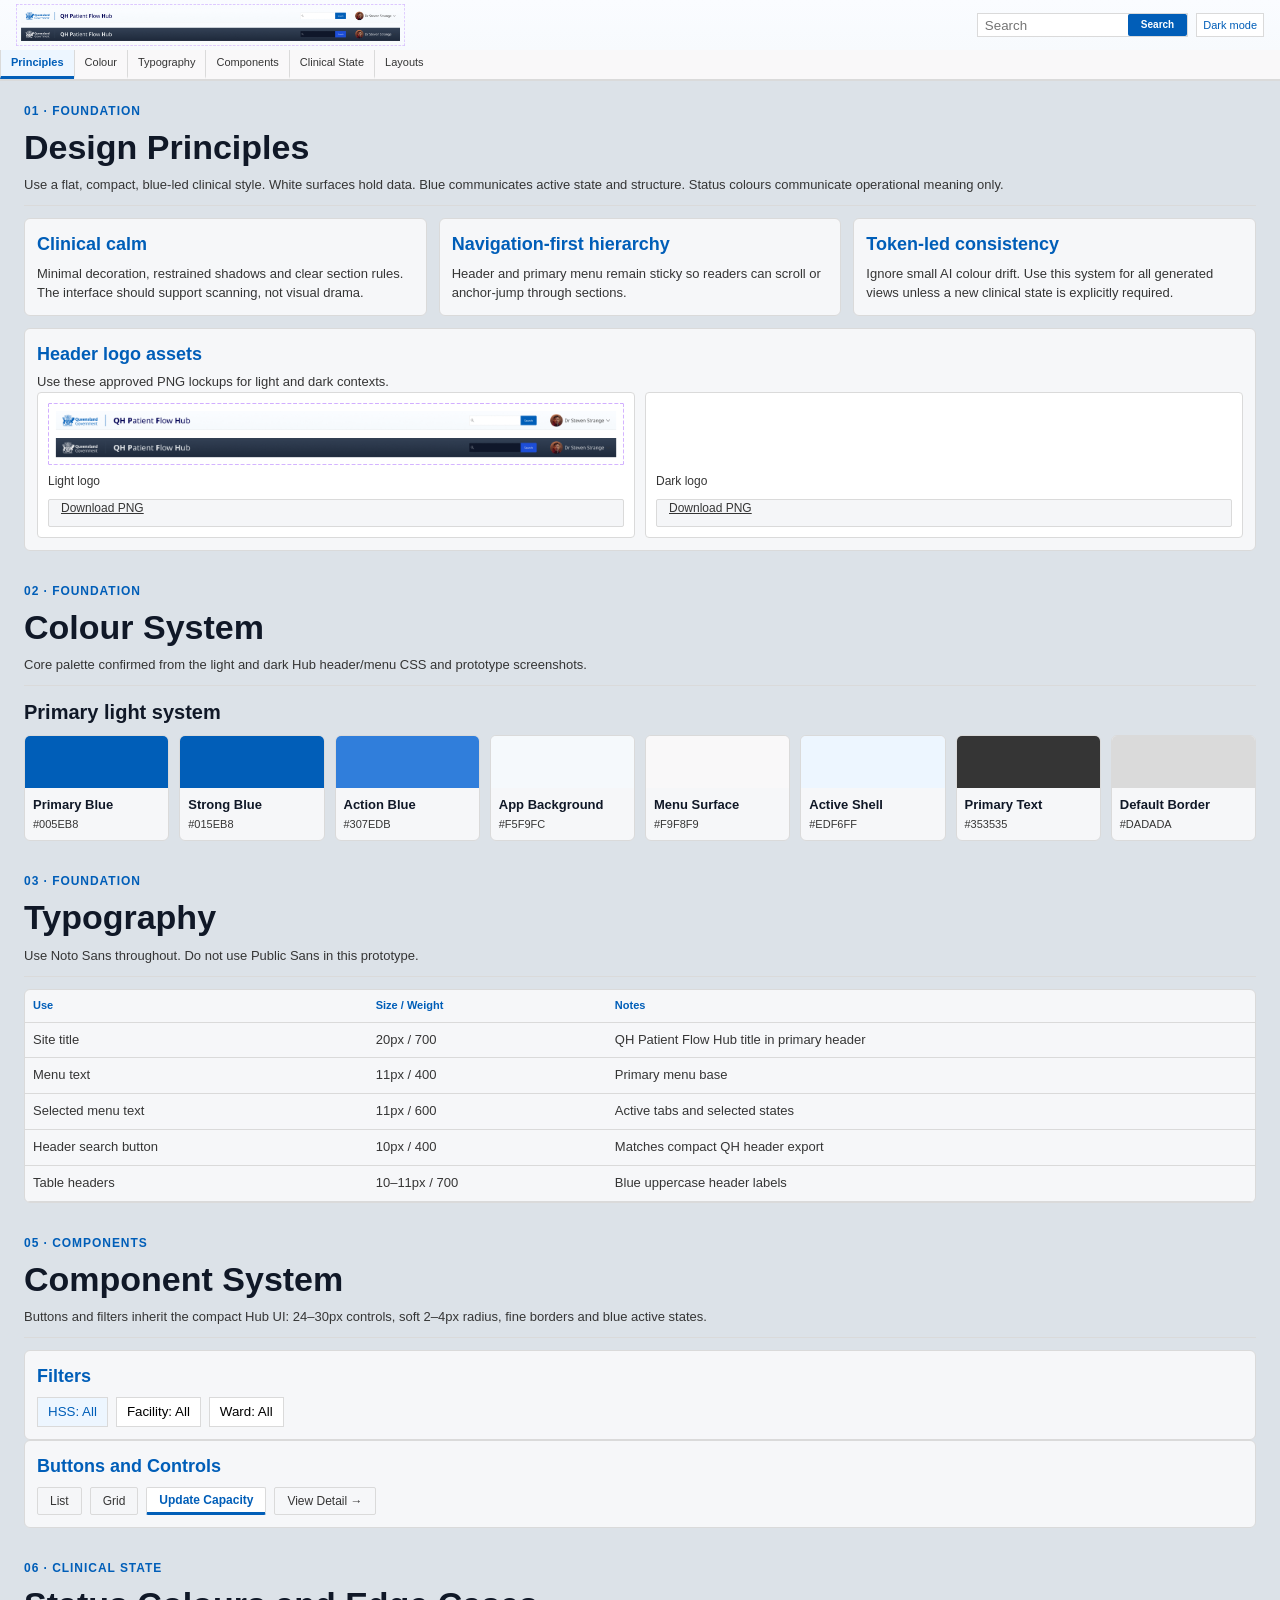
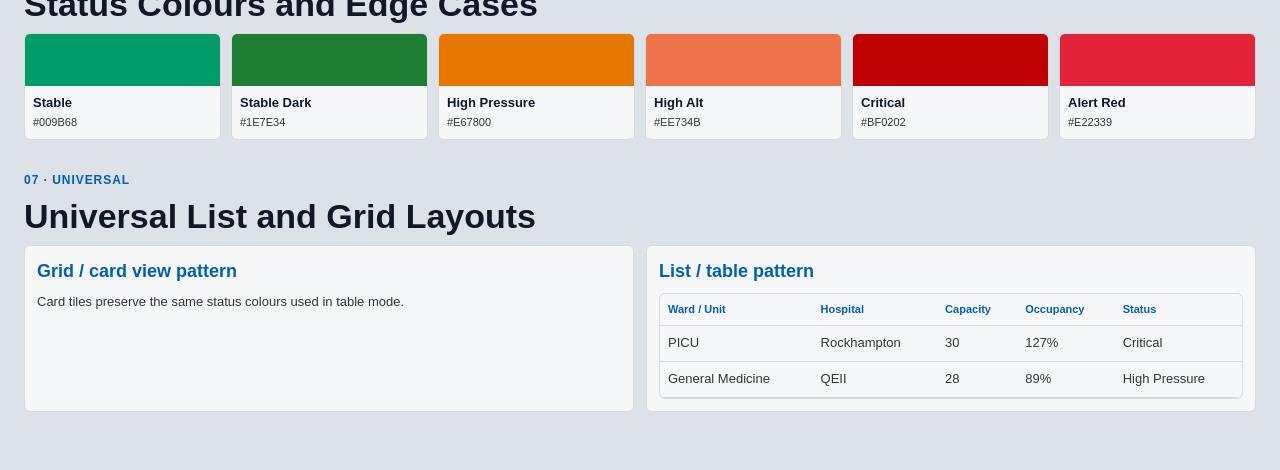
==== commit 156de104: "Add header logo asset usage and downloadable logo examples" ====
--- a/index.html
+++ b/index.html
@@ -11,9 +11,7 @@
     <header class="masthead hub-header">
       <div class="masthead__inner primary-header">
         <div class="brand">
-          <div class="qg-lockup" aria-label="Queensland Government"><span>Queensland</span><span>Government</span></div>
-          <div class="brand-sep"></div>
-          <h1>QH Patient Flow Hub</h1>
+          <img class="brand-logo" src="assets/reference/header.png" alt="Queensland Government and QH Patient Flow Hub logo" />
         </div>
         <div class="header-tools">
           <label class="search" aria-label="Search"><input type="text" aria-label="Search input" placeholder="Search" /><button class="btn btn--primary btn--search">Search</button></label>
@@ -39,6 +37,15 @@
           <article class="panel"><h3>Navigation-first hierarchy</h3><p>Header and primary menu remain sticky so readers can scroll or anchor-jump through sections.</p></article>
           <article class="panel"><h3>Token-led consistency</h3><p>Ignore small AI colour drift. Use this system for all generated views unless a new clinical state is explicitly required.</p></article>
         </div>
+        <div class="logo-downloads panel">
+          <h3>Header logo assets</h3>
+          <p>Use these approved PNG lockups for light and dark contexts.</p>
+          <div class="logo-grid">
+            <figure class="logo-card"><img src="assets/reference/header.png" alt="Light logo lockup" /><figcaption>Light logo</figcaption><a class="btn btn--secondary" href="assets/reference/header.png" download="qhpfh-logo-light.png">Download PNG</a></figure>
+            <figure class="logo-card logo-card--dark"><img src="assets/reference/header.png" alt="Dark logo lockup" /><figcaption>Dark logo</figcaption><a class="btn btn--secondary" href="assets/reference/header.png" download="qhpfh-logo-dark.png">Download PNG</a></figure>
+          </div>
+        </div>
+
       </section>
 
       <section class="section" id="colour">
--- a/styles.css
+++ b/styles.css
@@ -26,7 +26,7 @@
 .masthead{position:sticky;top:0;z-index:20;background:linear-gradient(180deg,#fafcff,#f5f9fc);border-bottom:1px solid var(--border)}
 [data-theme="dark"] .masthead{background:linear-gradient(180deg,#334155,#1e293b)}
 .masthead__inner{height:50px;display:flex;align-items:center;justify-content:space-between;padding:0 16px}
-.brand{display:flex;gap:12px;align-items:center}.qg-lockup{display:flex;flex-direction:column;font-weight:700;font-size:12px;line-height:.95;color:var(--blue)}.brand-sep{height:30px;width:1px;background:var(--blue)}h1{margin:0;font-size:18px;color:var(--ink-strong)}
+.brand{display:flex;gap:12px;align-items:center}.brand-logo{height:42px;width:auto;display:block}
 .header-tools{display:flex;align-items:center;gap:8px}.search{display:flex;height:24px;border:1px solid var(--border);background:var(--surface)}.search input{width:150px;border:0;padding:0 7px;background:transparent;color:var(--ink)}.search input:focus{outline:none}
 .btn{height:28px;padding:0 12px;border:1px solid var(--border);background:#f5f6f8;color:var(--ink);cursor:pointer;border-radius:2px;font-size:12px}.btn--primary{background:var(--surface);color:var(--blue);border-bottom:3px solid var(--blue-strong);font-weight:700}.btn--search{height:22px;font-size:10px;background:var(--blue-strong);color:#fff;border-color:var(--blue-strong)}.btn--ghost{background:transparent}.theme-toggle{height:24px;border:1px solid var(--border);background:var(--surface);color:var(--blue);font-size:11px}
 .primary-nav{height:30px;display:flex;overflow:auto;background:#f9f8f9;border-bottom:1px solid var(--border)}[data-theme="dark"] .primary-nav{background:#1a1b24}
@@ -41,4 +41,6 @@
 .swatch-card{background:var(--panel);border:1px solid var(--border);border-radius:6px;overflow:hidden;padding-bottom:8px}.swatch-card i{height:52px;display:block}.swatch-card strong{display:block;padding:8px 8px 2px;color:var(--ink-strong)}.swatch-card span{display:block;padding:0 8px;color:var(--ink);font-size:11px}
 table{width:100%;border-collapse:separate;border-spacing:0;background:var(--panel);border:1px solid var(--border);border-radius:6px;overflow:hidden}th,td{padding:8px;border-bottom:1px solid var(--border);text-align:left}th{color:var(--blue);font-size:11px}
 .filter-inline,.button-row{display:flex;flex-wrap:wrap;gap:8px}.filter-chip{height:30px;border:1px solid var(--border);background:var(--surface);padding:0 10px}.filter-chip.is-active{background:var(--active);color:var(--blue)}
-@media (max-width:1100px){.swatch-grid{grid-template-columns:repeat(4,minmax(0,1fr))}.status-grid{grid-template-columns:repeat(3,minmax(0,1fr))}.grid.three,.grid.two{grid-template-columns:1fr}}
+@media (max-width:1100px){.swatch-grid{grid-template-columns:repeat(4,minmax(0,1fr))}.status-grid{grid-template-columns:repeat(3,minmax(0,1fr))}.grid.three,.grid.two,.logo-grid{grid-template-columns:1fr}}
+
+.logo-downloads{margin-top:12px}.logo-downloads h3{color:var(--blue);margin:0 0 6px}.logo-grid{display:grid;grid-template-columns:repeat(2,minmax(0,1fr));gap:10px}.logo-card{margin:0;border:1px solid var(--border);background:var(--surface);padding:10px;border-radius:4px;display:flex;flex-direction:column;gap:8px}.logo-card img{max-width:100%;height:auto;background:#fff}.logo-card--dark img{background:#1a1b24;filter:brightness(0) invert(1)}.logo-card figcaption{font-size:12px;color:var(--ink)}
